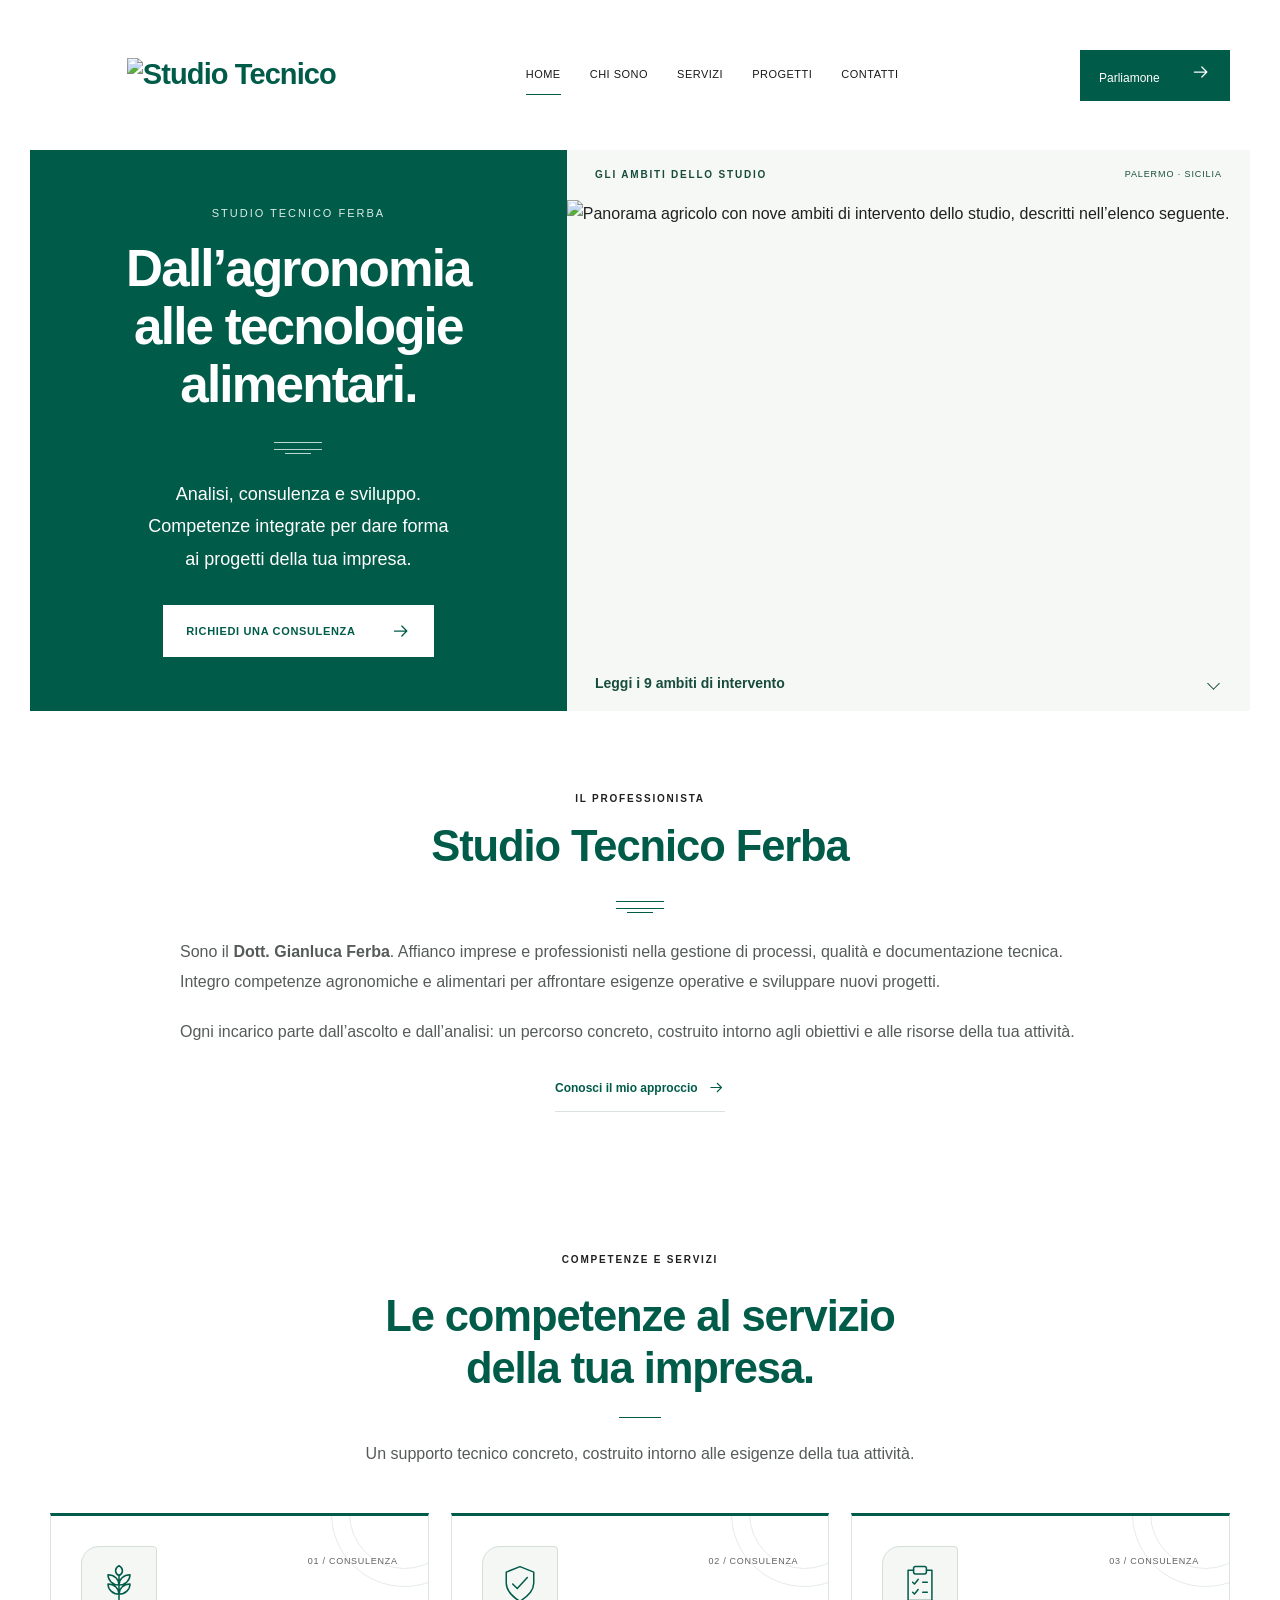
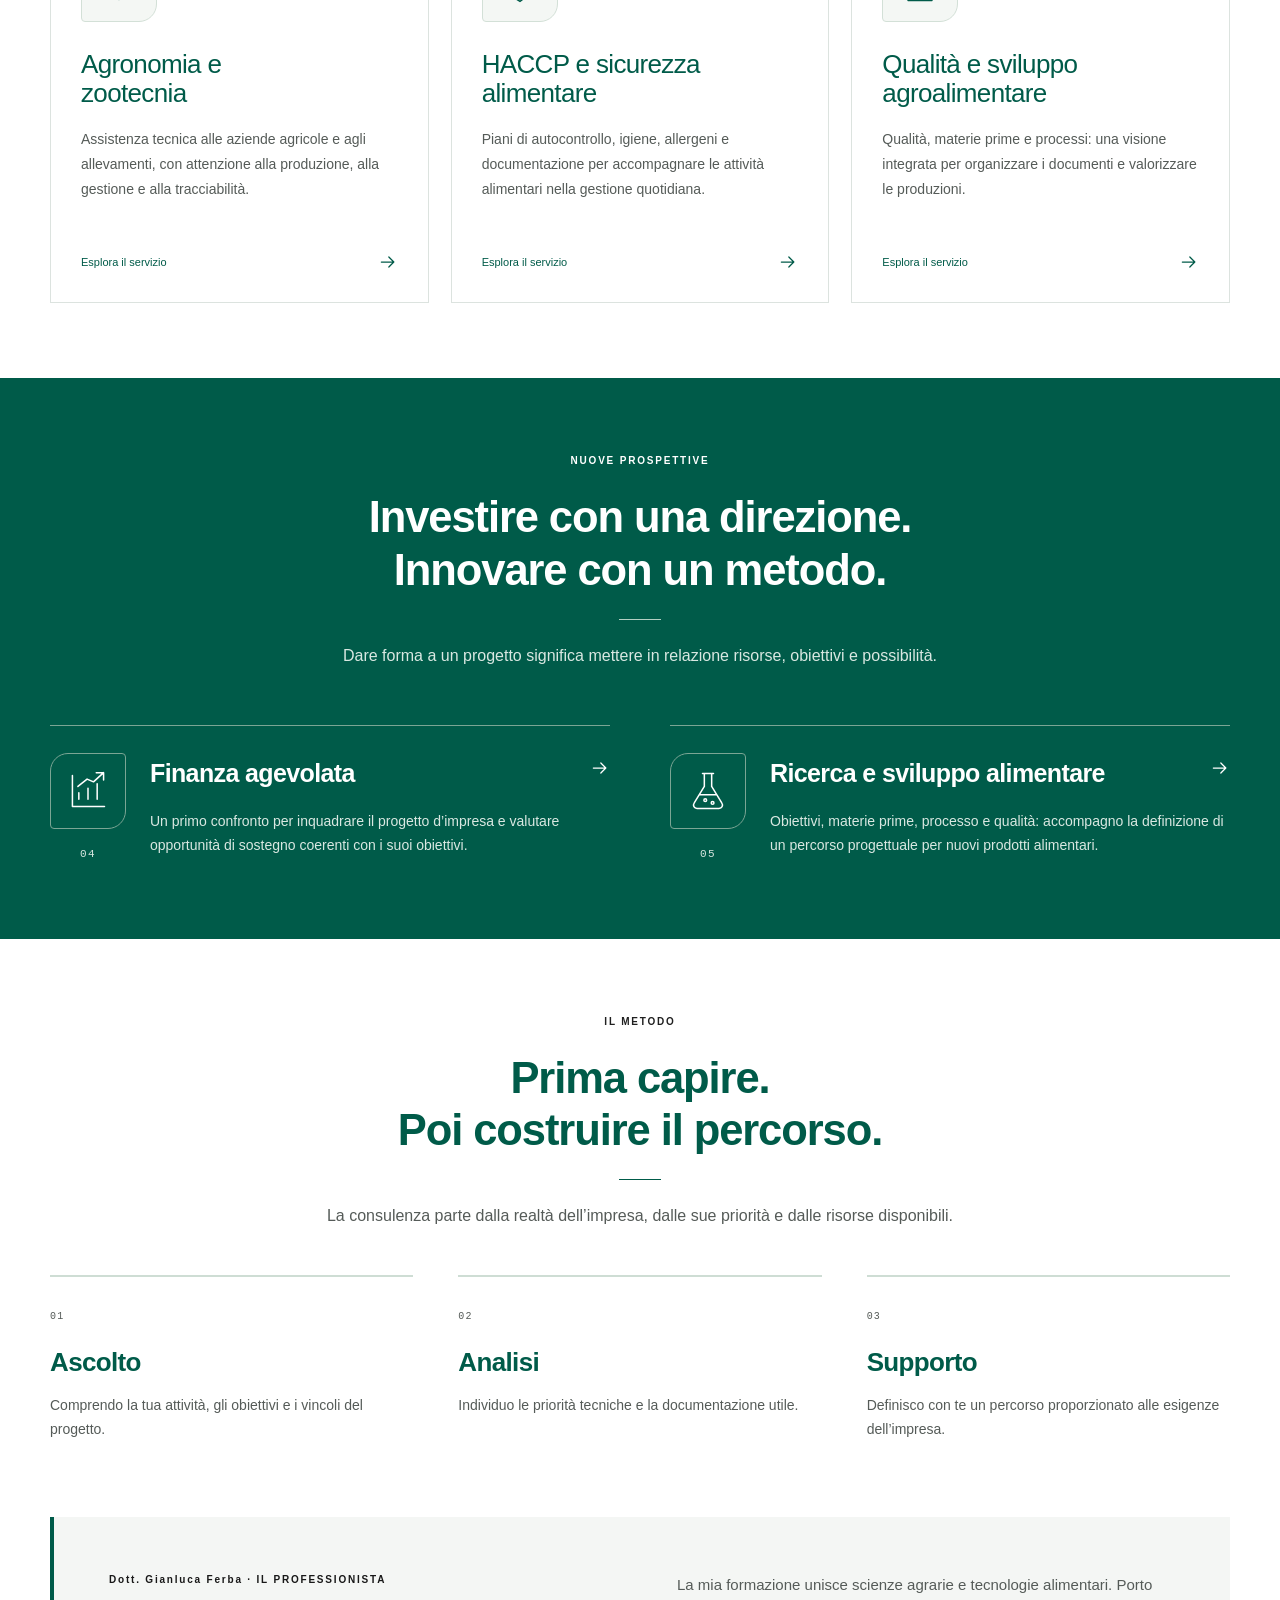
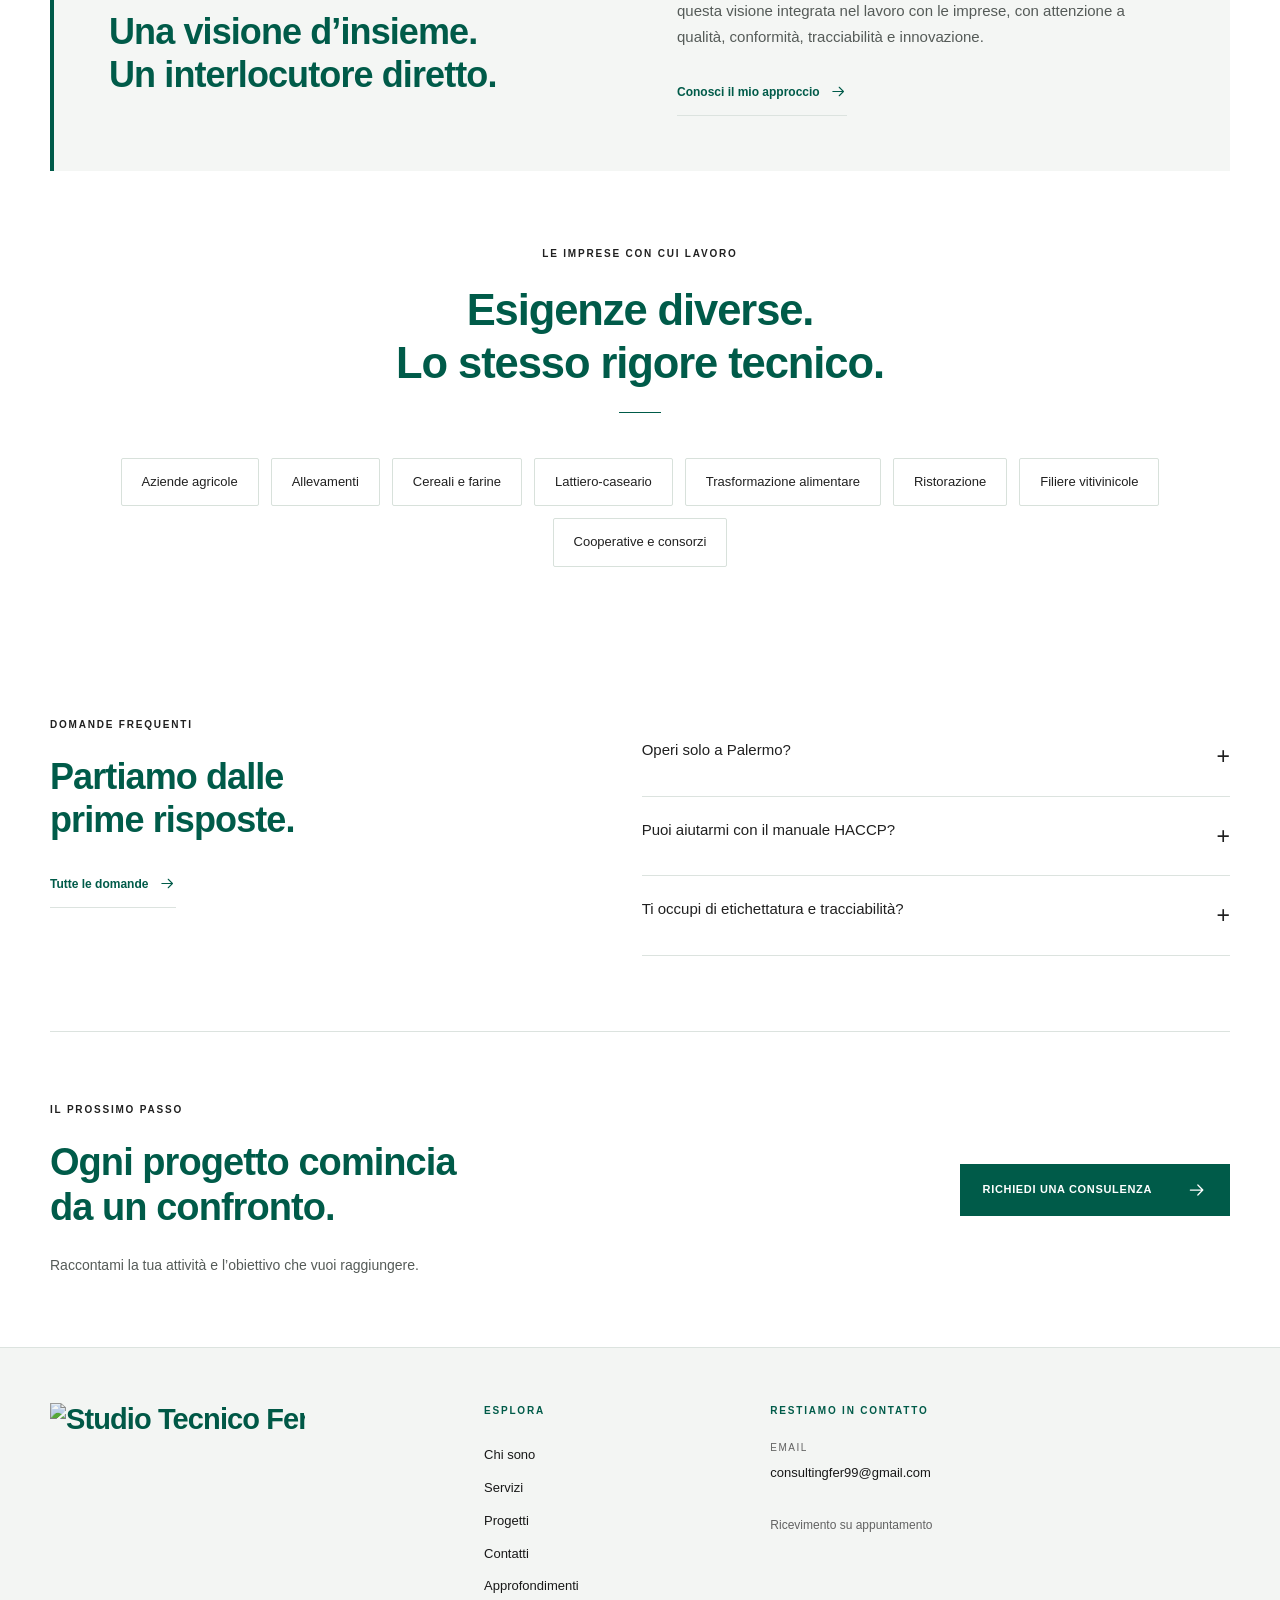
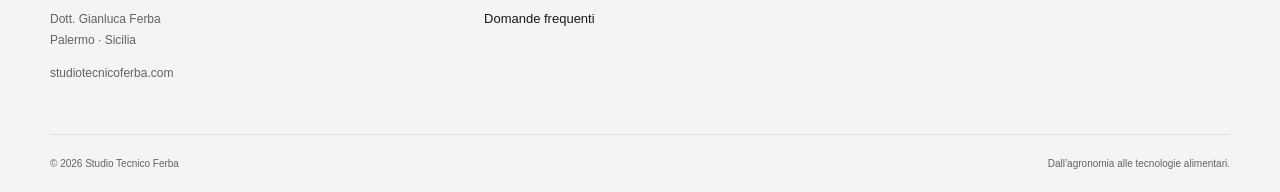
==== index.html @ 213008c6 "Publish static site for Studio Tecnico Ferba" ====
<!doctype html><html lang="it"><head><meta charset="utf-8"><meta name="viewport" content="width=device-width,initial-scale=1"><title>Agronomia e tecnologie alimentari a Palermo | Studio Tecnico Ferba</title><meta name="description" content="Studio Tecnico Ferba a Palermo: dall’agronomia alle tecnologie alimentari. Consulenza tecnica, HACCP, qualità, finanza agevolata e sviluppo di prodotto con il Dott. Gianluca Ferba."><meta name="robots" content="index,follow"><meta name="theme-color" content="#005b49"><link rel="icon" href="media/ferba-icon.png" type="image/png"><link rel="stylesheet" href="style.css"></head><body><a class="skip" href="#contenuto">Vai al contenuto</a><header><div class="header wrap"><a class="brand official-header" href="./" aria-label="Studio Tecnico Ferba — Home"><img class="brand-symbol" src="media/ferba-simbolo.webp" alt=""><img class="brand-name" src="media/ferba-nome.webp" alt="Studio Tecnico Ferba"></a><nav aria-label="Navigazione principale"><a href="./" aria-current="page">Home</a><a href="chi-sono/">Chi sono</a><a href="servizi/">Servizi</a><a href="progetti/">Progetti</a><a href="contatti/">Contatti</a></nav><a class="header-cta" href="contatti/">Parliamone <span aria-hidden="true"><svg class="arrow-icon" viewBox="0 0 24 24" fill="none" stroke="currentColor" stroke-width="1.5" stroke-linecap="round" stroke-linejoin="round" aria-hidden="true" focusable="false"><path d="M4 12h15m-6-6 6 6-6 6"/></svg></span></a><details class="mobile"><summary>Menu</summary><nav aria-label="Navigazione mobile"><a href="./" aria-current="page">Home</a><a href="chi-sono/">Chi sono</a><a href="servizi/">Servizi</a><a href="progetti/">Progetti</a><a href="contatti/">Contatti</a><a href="faq/">FAQ</a></nav></details></div></header><main id="contenuto"><section class="hero-studio"><div class="hero-message"><span class="eyebrow">STUDIO TECNICO FERBA</span><h1>Dall’agronomia<br>alle tecnologie<br>alimentari.</h1><span class="rule-mark" aria-hidden="true"></span><p>Analisi, consulenza e sviluppo.<br>Competenze integrate per dare forma<br>ai progetti della tua impresa.</p><a class="button" href="contatti/">Richiedi una consulenza <span aria-hidden="true"><svg class="arrow-icon" viewBox="0 0 24 24" fill="none" stroke="currentColor" stroke-width="1.5" stroke-linecap="round" stroke-linejoin="round" aria-hidden="true" focusable="false"><path d="M4 12h15m-6-6 6 6-6 6"/></svg></span></a></div><figure class="ambiti-figure"><div class="ambiti-head"><span class="eyebrow">GLI AMBITI DELLO STUDIO</span><span>PALERMO · SICILIA</span></div><img src="media/ambiti-studio-ferba.webp" srcset="media/ambiti-studio-ferba-780.webp 780w, media/ambiti-studio-ferba.webp 1536w" sizes="(max-width: 760px) 100vw, (max-width: 1500px) 56vw, 806px" width="1536" height="1024" fetchpriority="high" alt="Panorama agricolo con nove ambiti di intervento dello studio, descritti nell’elenco seguente."><figcaption><details><summary>Leggi i 9 ambiti di intervento</summary><ul><li>Consulenza agronomica</li><li>Progettazione</li><li>Finanza agevolata e bandi</li><li>Ricerca e sviluppo di prodotti alimentari</li><li>Analisi del suolo</li><li>Irrigazione</li><li>Fertilizzazione</li><li>Difesa fitosanitaria</li><li>Agricoltura di precisione e monitoraggio digitale</li></ul></details></figcaption></figure></section><section class="studio-intro wrap"><span class="eyebrow">IL PROFESSIONISTA</span><h2>Studio Tecnico Ferba</h2><span class="rule-mark" aria-hidden="true"></span><p>Sono il <strong>Dott. Gianluca Ferba</strong>. Affianco imprese e professionisti nella gestione di processi, qualità e documentazione tecnica. Integro competenze agronomiche e alimentari per affrontare esigenze operative e sviluppare nuovi progetti.</p><p>Ogni incarico parte dall’ascolto e dall’analisi: un percorso concreto, costruito intorno agli obiettivi e alle risorse della tua attività.</p><a class="text-link" href="chi-sono/">Conosci il mio approccio <span aria-hidden="true"><svg class="arrow-icon" viewBox="0 0 24 24" fill="none" stroke="currentColor" stroke-width="1.5" stroke-linecap="round" stroke-linejoin="round" aria-hidden="true" focusable="false"><path d="M4 12h15m-6-6 6 6-6 6"/></svg></span></a></section><section class="section wrap"><div class="section-head"><div><span class="eyebrow">COMPETENZE E SERVIZI</span><h2>Le competenze al servizio<br>della tua impresa.</h2></div><p>Un supporto tecnico concreto, costruito intorno alle esigenze della tua attività.</p></div><div class="cards"><a class="service" href="servizi/agronomia-zootecnia/"><div class="card-top"><span class="card-icon" aria-hidden="true"><svg viewBox="0 0 48 48" fill="none" stroke="currentColor" stroke-width="1.65" stroke-linecap="round" stroke-linejoin="round" focusable="false"><path d="M24 41V14M24 15c-5-3-5-8 0-11 5 3 5 8 0 11ZM24 25c-7 0-12-5-12-11 7 0 12 5 12 11ZM24 35c-7 0-12-5-12-11 7 0 12 5 12 11ZM24 25c7 0 12-5 12-11-7 0-12 5-12 11ZM24 35c7 0 12-5 12-11-7 0-12 5-12 11"/></svg></span><span class="number">01 / CONSULENZA</span></div><h3>Agronomia e zootecnia</h3><p>Assistenza tecnica alle aziende agricole e agli allevamenti, con attenzione alla produzione, alla gestione e alla tracciabilità.</p><span class="more">Esplora il servizio <b aria-hidden="true"><svg class="arrow-icon" viewBox="0 0 24 24" fill="none" stroke="currentColor" stroke-width="1.5" stroke-linecap="round" stroke-linejoin="round" aria-hidden="true" focusable="false"><path d="M4 12h15m-6-6 6 6-6 6"/></svg></b></span></a><a class="service" href="servizi/haccp-sicurezza-alimentare/"><div class="card-top"><span class="card-icon" aria-hidden="true"><svg viewBox="0 0 48 48" fill="none" stroke="currentColor" stroke-width="1.65" stroke-linecap="round" stroke-linejoin="round" focusable="false"><path d="M24 5 39 11v12c0 9-7 15-15 20C16 38 9 32 9 23V11L24 5Z"/><path d="m16 24 5 5 11-12"/></svg></span><span class="number">02 / CONSULENZA</span></div><h3>HACCP e sicurezza alimentare</h3><p>Piani di autocontrollo, igiene, allergeni e documentazione per accompagnare le attività alimentari nella gestione quotidiana.</p><span class="more">Esplora il servizio <b aria-hidden="true"><svg class="arrow-icon" viewBox="0 0 24 24" fill="none" stroke="currentColor" stroke-width="1.5" stroke-linecap="round" stroke-linejoin="round" aria-hidden="true" focusable="false"><path d="M4 12h15m-6-6 6 6-6 6"/></svg></b></span></a><a class="service" href="servizi/qualita-sviluppo-agroalimentare/"><div class="card-top"><span class="card-icon" aria-hidden="true"><svg viewBox="0 0 48 48" fill="none" stroke="currentColor" stroke-width="1.65" stroke-linecap="round" stroke-linejoin="round" focusable="false"><path d="M17 9h-6v33h26V9h-6"/><rect x="17" y="5" width="14" height="8" rx="2"/><path d="m16 22 2 2 4-5m5 3h5m-16 11 2 2 4-5m5 3h5"/></svg></span><span class="number">03 / CONSULENZA</span></div><h3>Qualità e sviluppo agroalimentare</h3><p>Qualità, materie prime e processi: una visione integrata per organizzare i documenti e valorizzare le produzioni.</p><span class="more">Esplora il servizio <b aria-hidden="true"><svg class="arrow-icon" viewBox="0 0 24 24" fill="none" stroke="currentColor" stroke-width="1.5" stroke-linecap="round" stroke-linejoin="round" aria-hidden="true" focusable="false"><path d="M4 12h15m-6-6 6 6-6 6"/></svg></b></span></a></div></section><section class="innovation"><div class="wrap"><div class="section-head"><div><span class="eyebrow">NUOVE PROSPETTIVE</span><h2>Investire con una direzione.<br>Innovare con un metodo.</h2></div><p>Dare forma a un progetto significa mettere in relazione risorse, obiettivi e possibilità.</p></div><div class="specialties"><a href="servizi/finanza-agevolata/"><div class="specialty-symbol"><span class="card-icon" aria-hidden="true"><svg viewBox="0 0 48 48" fill="none" stroke="currentColor" stroke-width="1.65" stroke-linecap="round" stroke-linejoin="round" focusable="false"><path d="M7 7v34h35M14 33v-7m10 7V21m10 12V16M13 19l10-8 7 3L41 4m-8 0h8v8"/></svg></span><span class="number">04</span></div><div><h3>Finanza agevolata <span aria-hidden="true"><svg class="arrow-icon" viewBox="0 0 24 24" fill="none" stroke="currentColor" stroke-width="1.5" stroke-linecap="round" stroke-linejoin="round" aria-hidden="true" focusable="false"><path d="M4 12h15m-6-6 6 6-6 6"/></svg></span></h3><p>Un primo confronto per inquadrare il progetto d’impresa e valutare opportunità di sostegno coerenti con i suoi obiettivi.</p></div></a><a href="servizi/ricerca-sviluppo-prodotti-alimentari/"><div class="specialty-symbol"><span class="card-icon" aria-hidden="true"><svg viewBox="0 0 48 48" fill="none" stroke="currentColor" stroke-width="1.65" stroke-linecap="round" stroke-linejoin="round" focusable="false"><path d="M18 5h12M20 5v14L9 37c-2 3 0 6 3 6h24c3 0 5-3 3-6L28 19V5M15 28h18"/><circle cx="21" cy="34" r="1.5"/><circle cx="29" cy="37" r="1.5"/></svg></span><span class="number">05</span></div><div><h3>Ricerca e sviluppo alimentare <span aria-hidden="true"><svg class="arrow-icon" viewBox="0 0 24 24" fill="none" stroke="currentColor" stroke-width="1.5" stroke-linecap="round" stroke-linejoin="round" aria-hidden="true" focusable="false"><path d="M4 12h15m-6-6 6 6-6 6"/></svg></span></h3><p>Obiettivi, materie prime, processo e qualità: accompagno la definizione di un percorso progettuale per nuovi prodotti alimentari.</p></div></a></div></div></section><section class="section wrap"><div class="section-head"><div><span class="eyebrow">IL METODO</span><h2>Prima capire.<br>Poi costruire il percorso.</h2></div><p>La consulenza parte dalla realtà dell’impresa, dalle sue priorità e dalle risorse disponibili.</p></div><div class="steps"><div><span class="number">01</span><h3>Ascolto</h3><p>Comprendo la tua attività, gli obiettivi e i vincoli del progetto.</p></div><div><span class="number">02</span><h3>Analisi</h3><p>Individuo le priorità tecniche e la documentazione utile.</p></div><div><span class="number">03</span><h3>Supporto</h3><p>Definisco con te un percorso proporzionato alle esigenze dell’impresa.</p></div></div></section><section class="profile wrap"><div><span class="eyebrow">Dott. Gianluca Ferba · IL PROFESSIONISTA</span><h2>Una visione d’insieme.<br>Un interlocutore diretto.</h2></div><div><p>La mia formazione unisce scienze agrarie e tecnologie alimentari. Porto questa visione integrata nel lavoro con le imprese, con attenzione a qualità, conformità, tracciabilità e innovazione.</p><a class="text-link" href="chi-sono/">Conosci il mio approccio <svg class="arrow-icon" viewBox="0 0 24 24" fill="none" stroke="currentColor" stroke-width="1.5" stroke-linecap="round" stroke-linejoin="round" aria-hidden="true" focusable="false"><path d="M4 12h15m-6-6 6 6-6 6"/></svg></a></div></section><section class="section wrap"><div class="section-head"><div><span class="eyebrow">LE IMPRESE CON CUI LAVORO</span><h2>Esigenze diverse.<br>Lo stesso rigore tecnico.</h2></div></div><div class="sectors"><span>Aziende agricole</span><span>Allevamenti</span><span>Cereali e farine</span><span>Lattiero-caseario</span><span>Trasformazione alimentare</span><span>Ristorazione</span><span>Filiere vitivinicole</span><span>Cooperative e consorzi</span></div></section><section class="section wrap questions"><div><span class="eyebrow">DOMANDE FREQUENTI</span><h2>Partiamo dalle<br>prime risposte.</h2><a class="text-link" href="faq/">Tutte le domande <svg class="arrow-icon" viewBox="0 0 24 24" fill="none" stroke="currentColor" stroke-width="1.5" stroke-linecap="round" stroke-linejoin="round" aria-hidden="true" focusable="false"><path d="M4 12h15m-6-6 6 6-6 6"/></svg></a></div><div class="faq"><details><summary>Operi solo a Palermo?<span aria-hidden="true">+</span></summary><p>Lavoro prevalentemente a Palermo e in Sicilia. Ulteriori aree e modalità di collaborazione si valutano su richiesta.</p></details><details><summary>Puoi aiutarmi con il manuale HACCP?<span aria-hidden="true">+</span></summary><p>Offro supporto per autocontrollo alimentare, procedure e documentazione, in relazione alla tipologia di attività e ai requisiti applicabili.</p></details><details><summary>Ti occupi di etichettatura e tracciabilità?<span aria-hidden="true">+</span></summary><p>Sì. Informazioni al consumatore, allergeni, etichette e tracciabilità rientrano nelle aree di consulenza. Gli adempimenti specifici si valutano caso per caso.</p></details></div></section><section class="cta wrap"><div><span class="eyebrow">IL PROSSIMO PASSO</span><h2>Ogni progetto comincia<br>da un confronto.</h2><p>Raccontami la tua attività e l’obiettivo che vuoi raggiungere.</p></div><a class="button" href="contatti/">Richiedi una consulenza <span aria-hidden="true"><svg class="arrow-icon" viewBox="0 0 24 24" fill="none" stroke="currentColor" stroke-width="1.5" stroke-linecap="round" stroke-linejoin="round" aria-hidden="true" focusable="false"><path d="M4 12h15m-6-6 6 6-6 6"/></svg></span></a></section></main><footer><div class="wrap foot"><div><a class="brand official-footer" href="./" aria-label="Studio Tecnico Ferba — Home"><img src="media/ferba-logo.webp" width="720" height="509" alt="Studio Tecnico Ferba, studio agroalimentare. Agronomia, tecnologie alimentari e consulenza." loading="lazy"></a><p>Dott. Gianluca Ferba<br>Palermo · Sicilia</p><p class="site-domain">studiotecnicoferba.com</p></div><div><span class="eyebrow">ESPLORA</span><a class="" href="chi-sono/">Chi sono</a><a class="" href="servizi/">Servizi</a><a class="" href="progetti/">Progetti</a><a class="" href="contatti/">Contatti</a><a class="" href="approfondimenti/">Approfondimenti</a><a class="" href="faq/">Domande frequenti</a></div><div><span class="eyebrow">RESTIAMO IN CONTATTO</span><span class="contact-label">EMAIL</span><a class="" href="mailto:consultingfer99@gmail.com">consultingfer99@gmail.com</a><p>Ricevimento su appuntamento</p></div></div><div class="wrap foot-bottom">© 2026 Studio Tecnico Ferba<span>Dall’agronomia alle tecnologie alimentari.</span></div></footer></body></html>
---- style.css ----
:root{--green:#181818;--ink:#181818;--paper:#ffffff;--gold:#181818;--line:#e4e4e4;--muted:#626262}*{box-sizing:border-box}body{margin:0;background:var(--paper);color:var(--ink);font-family:Arial,Helvetica,sans-serif;font-size:16px;line-height:1.65}a{color:inherit;text-decoration:none}a,summary{ -webkit-tap-highlight-color:transparent}a:focus-visible,summary:focus-visible{outline:3px solid var(--gold);outline-offset:6px}h1,h2,h3,p{margin:0}p{color:var(--muted)}p+p{margin-top:20px}h1,h2,h3{font-weight:500;line-height:1.12;letter-spacing:-.045em}h2{font-size:clamp(30px,3.5vw,46px)}h3{font-size:26px;letter-spacing:-.03em}.wrap{width:min(1180px,calc(100% - 96px));margin-inline:auto}.eyebrow{font-size:10px;font-weight:700;letter-spacing:.15em;display:block;line-height:1.6}.eyebrow+h2{margin-top:22px}header{border-bottom:1px solid var(--line)}.header{height:105px;display:flex;align-items:center;justify-content:space-between;gap:20px}.brand{font-size:29px;font-weight:600;letter-spacing:-1.2px;line-height:1.15;white-space:nowrap}.brand span{display:block;font-size:7px;letter-spacing:1.4px;margin-top:9px;font-weight:500}.header nav{display:flex;gap:25px;font-size:12px}.header nav a{padding:10px 0}.header nav a[aria-current]{border-bottom:1px solid var(--green)}.header-cta{font-size:12px;background:var(--green);color:white;padding:12px 21px}.header-cta span{margin-left:28px}.mobile{display:none}.hero{padding-top:60px}.dot{display:inline-block;width:6px;height:6px;background:var(--gold);border-radius:50%;margin-right:7px}.hero h1{font-size:clamp(90px,11.5vw,164px);letter-spacing:-.075em;line-height:.94;margin:35px 0 43px;color:var(--green);font-weight:500}.hero h1 em{font-family:Georgia,serif;font-weight:400;letter-spacing:-.065em}.hero-bottom{display:grid;grid-template-columns:1fr 1fr;gap:80px;align-items:start}.hero-bottom h2{font-size:27px;line-height:1.35;letter-spacing:-.025em}.hero-bottom p{font-size:15px;max-width:480px}.button{display:inline-flex;align-items:center;gap:35px;padding:16px 23px;background:var(--green);color:#fff;font-size:12px;font-weight:600;line-height:1.5}.button:hover,.header-cta:hover{background:#181818}.button span{font-size:18px}.hero-bottom .button{margin-top:25px}.text-link{display:inline-block;font-size:12px;font-weight:600;padding:12px 0;border-bottom:1px solid var(--line)}.hero-bottom .text-link{margin-left:24px}.hero-index{display:flex;gap:40px;border-top:1px solid var(--line);border-bottom:1px solid var(--line);padding:20px 0;margin-top:54px;font-size:9px;font-weight:600;letter-spacing:.13em}.index-end{margin-left:auto;color:var(--muted)}.section{padding-block:90px}.section-head{display:flex;justify-content:space-between;align-items:end;gap:60px;margin-bottom:40px}.section-head>p{max-width:300px;font-size:14px}.cards{display:grid;grid-template-columns:repeat(3,1fr);gap:18px}.service{border:1px solid var(--line);padding:30px;display:flex;flex-direction:column;min-height:340px;transition:background .2s,border-color .2s}.service:hover{background:#ffffff;border-color:var(--green)}.number{font-size:10px;letter-spacing:.12em;color:var(--muted)}.service h3{margin:30px 0 18px;max-width:240px}.service p{font-size:13px;line-height:1.8}.more{font-size:11px;margin-top:auto;padding-top:30px;display:flex;justify-content:space-between;align-items:center}.more b{font-size:23px;font-weight:400}.innovation{background:var(--green);color:var(--paper);padding:80px 0}.innovation p,.innovation .number{color:#dddddd}.innovation .eyebrow{color:#181818}.specialties{display:grid;grid-template-columns:1fr 1fr;gap:60px;margin-top:55px}.specialties>a{display:flex;gap:28px;border-top:1px solid #181818;padding-top:27px}.specialties h3{font-size:25px;line-height:1.25;margin-bottom:20px}.specialties h3 span{float:right;margin-left:20px}.specialties p{font-size:14px}.steps{display:grid;grid-template-columns:repeat(3,1fr);gap:45px}.steps>div{border-top:1px solid var(--line);padding-top:23px}.steps h3{margin:20px 0 15px}.steps p{font-size:14px}.profile{background:#ffffff;display:grid;grid-template-columns:1fr 1fr;gap:70px;padding:55px}.profile p{font-size:15px}.profile .text-link{margin-top:20px;border-color:#e4e4e4}.sectors{display:flex;flex-wrap:wrap;gap:12px}.sectors span{border:1px solid var(--line);border-radius:2px;padding:12px 20px;font-size:13px}.questions{display:grid;grid-template-columns:1fr 1.15fr;gap:80px;padding-top:0}.questions .text-link{margin-top:20px}.faq details{border-bottom:1px solid var(--line)}.faq summary{font-size:15px;cursor:pointer;list-style:none;padding:22px 0;display:flex;justify-content:space-between;gap:20px;line-height:1.5}.faq summary::-webkit-details-marker{display:none}.faq summary span{font-size:23px;font-weight:400}.faq details[open] summary span{transform:rotate(45deg)}.faq details p{padding:0 32px 22px 0;font-size:14px}.cta{border-top:1px solid var(--line);padding-block:70px;display:flex;justify-content:space-between;align-items:center;gap:40px}.cta p{margin-top:22px;font-size:14px}.cta .button{flex-shrink:0}footer{background:#181818;color:var(--paper);padding-top:55px}.foot{display:grid;grid-template-columns:1.4fr 1fr 1fr;gap:40px;padding-bottom:50px}.foot>div>a:not(.brand){display:block;font-size:13px;padding:5px 0}.foot .eyebrow{margin-bottom:20px;color:#dddddd}.foot p{font-size:12px;margin-top:25px;color:#dddddd}.foot-bottom{border-top:1px solid #181818;display:flex;justify-content:space-between;padding-block:20px;font-size:10px;color:#dddddd}.breadcrumb{font-size:11px;color:var(--muted);margin-bottom:40px}.breadcrumb a{text-decoration:underline}.intro{padding-top:30px;padding-bottom:65px;border-bottom:1px solid var(--line)}.intro h1{font-size:clamp(45px,6vw,80px);max-width:950px;color:var(--green);margin:24px 0}.intro>p{max-width:700px;font-size:18px}.compact{padding-top:60px}.detail{display:grid;grid-template-columns:1fr 1fr;gap:95px}.detail h2{margin-bottom:25px}.detail h3{margin-top:35px;margin-bottom:14px}.detail p{font-size:16px}.scope>div{display:flex;gap:24px;padding:23px 0;border-bottom:1px solid var(--line)}.scope>div span{font-size:11px;color:var(--muted);padding-top:5px}.scope>.eyebrow{margin-bottom:15px}.related{border-top:1px solid var(--line);padding-block:35px;display:flex;flex-wrap:wrap;gap:20px;align-items:center}.related h3{font-size:20px;margin-right:20px}.related a{font-size:12px;text-decoration:underline}.faq-page{max-width:850px;padding-block:55px 90px}.contact-grid{display:grid;grid-template-columns:1fr 1fr;gap:24px;margin-top:50px}.contact-card{background:var(--green);color:var(--paper);padding:38px}.contact-card:nth-child(2){background:#ffffff;color:var(--green)}.contact-card h2{font-size:27px;margin:35px 0 25px}.contact-card h2 span{float:right}.contact-card p{color:inherit;font-size:18px;overflow-wrap:anywhere}.editorial-note{padding:40px;background:#ffffff;max-width:800px}.editorial-note p{margin:25px 0}.skip{position:absolute;left:15px;top:-100px;background:white;padding:12px;z-index:10}.skip:focus{top:10px}@media(min-width:1500px){.hero{padding-top:80px}}@media(max-width:1050px){.header nav{gap:15px}.brand{font-size:25px}.brand span{font-size:6px}.header-cta{display:none}.hero-bottom{gap:35px}.hero-bottom .text-link{margin-left:0;display:table}.service{padding:24px}.wrap{width:calc(100% - 64px)}}@media(max-width:720px){.wrap{width:calc(100% - 40px)}.header{height:85px}.header>nav{display:none}.mobile{display:block;font-size:13px}.mobile summary{padding:12px;cursor:pointer}.mobile nav{position:absolute;top:76px;left:0;right:0;padding:25px;background:var(--paper);border-bottom:1px solid var(--line);z-index:5;flex-direction:column;gap:8px}.hero{padding-top:40px}.hero h1{font-size:clamp(76px,16vw,115px);margin:30px 0}.hero-bottom{grid-template-columns:1fr;gap:24px}.hero-bottom h2{font-size:24px}.hero-bottom p{font-size:15px}.hero-bottom .text-link{display:inline-block;margin-left:18px}.hero-index{gap:18px;font-size:8px;letter-spacing:.06em;margin-top:35px}.index-end{display:none}.section{padding-block:55px}.section-head{display:block;margin-bottom:30px}.section-head>p{margin-top:22px;max-width:100%}.cards,.specialties,.steps,.profile,.questions,.detail,.contact-grid{grid-template-columns:1fr}.cards{gap:15px}.service{min-height:285px;padding:25px}.service h3{max-width:none;margin-top:20px}.innovation{padding-block:55px}.specialties{gap:35px;margin-top:35px}.steps{gap:28px}.profile{gap:25px;padding:30px}.questions{gap:25px;padding-top:10px}.cta{padding-block:50px;display:block}.cta .button{margin-top:28px}.foot{grid-template-columns:1fr 1fr;gap:35px}.foot>div:first-child{grid-column:1/-1}.foot>div:last-child{overflow-wrap:anywhere}.intro h1{font-size:48px}.intro>p{font-size:16px}.intro{padding-bottom:40px}.breadcrumb{margin-bottom:28px;font-size:10px}.detail{gap:32px}.contact-card{padding:28px}.contact-card h2{font-size:24px}.contact-card p{font-size:16px}.related{padding-block:30px}.related h3{width:100%}.editorial-note{padding:28px}.faq-page{padding-block:30px 50px}}@media(prefers-reduced-motion:reduce){*{transition:none!important}}

/* Studio Tecnico Ferba — technical editorial identity */
.brand{font-size:26px;letter-spacing:-1px}.brand span{font-size:8px;letter-spacing:1.25px}.header nav{gap:22px}.hero{position:relative;background-image:linear-gradient(to right,rgba(0,0,0,.025) 1px,transparent 1px);background-size:calc(100% / 12) 100%}.hero h1{font-size:clamp(65px,7.8vw,104px);line-height:1.02;letter-spacing:-.06em;margin:32px 0 38px;font-weight:500}.hero h1 em{font-family:inherit;font-style:normal;font-weight:400;letter-spacing:inherit;color:#626262}.hero-bottom{padding-top:25px;border-top:1px solid var(--line)}.hero-bottom h2{font-size:25px}.hero-index{gap:28px;background:var(--paper)}.service{background:#fff;border-top:2px solid #181818}.service .number{font-family:monospace;color:#626262}.number{font-family:monospace}.dot{border-radius:0;background:#181818}.foot{grid-template-columns:1.2fr .75fr 1.4fr}.foot>div{min-width:0}.foot>div>a:not(.brand){overflow-wrap:anywhere}.foot .site-domain{margin-top:12px}.contact-label{display:block;font-size:10px;letter-spacing:.15em;color:#dddddd;margin-top:12px}.foot-bottom span{margin-left:20px;text-align:right}.contact-card p{font-size:17px;overflow-wrap:anywhere}.contact-card .eyebrow{letter-spacing:.1em}.intro h1{font-weight:500}.intro{background-image:linear-gradient(to right,rgba(0,0,0,.02) 1px,transparent 1px);background-size:calc(100% / 12) 100%}
@media(max-width:1050px){.brand{font-size:24px}.brand span{font-size:7px}.hero-index{gap:20px;letter-spacing:.06em}.hero-index .index-end{display:none}.foot{grid-template-columns:1fr 1fr}.foot>div:last-child{grid-column:1/-1}}
@media(max-width:720px){.brand{font-size:22px}.brand span{font-size:6.5px;letter-spacing:1px}.hero h1{font-size:clamp(38px,8.7vw,62px);line-height:1.08;letter-spacing:-.055em}.hero-bottom{padding-top:23px}.hero-bottom h2{font-size:23px}.hero-index{display:grid;grid-template-columns:1fr;gap:9px;font-size:9px;padding-block:17px}.hero-bottom .text-link{margin-left:0;display:table}.foot{grid-template-columns:1fr}.foot>div:first-child,.foot>div:last-child{grid-column:auto}.foot-bottom{gap:16px;font-size:9px}.foot-bottom span{max-width:155px}.contact-card p{font-size:16px}.hero{padding-top:32px}}

.contact-grid{grid-template-columns:1fr}.contact-grid .contact-card{max-width:760px;width:100%}

/* Service pictograms and geometric card framing */
.card-top{display:flex;align-items:flex-start;justify-content:space-between;gap:18px;position:relative;z-index:1}.card-top .number{font-size:9px;margin-top:8px;letter-spacing:.09em}.card-icon{display:inline-flex;align-items:center;justify-content:center;width:76px;height:76px;flex:0 0 76px;background:#ffffff;border:1px solid #e4e4e4;color:#181818;border-radius:18px 4px 18px 4px}.card-icon svg{width:44px;height:44px;display:block}.service{position:relative;overflow:hidden;min-height:390px}.service::before{content:"";position:absolute;width:145px;height:145px;border:1px solid #e4e4e4;border-radius:50%;top:-76px;right:-50px;pointer-events:none}.service::after{content:"";position:absolute;width:109px;height:109px;border:1px solid #ffffff;border-radius:50%;top:-58px;right:-32px;pointer-events:none}.service h3{margin-top:28px}.service:hover .card-icon{background:#ffffff;border-color:#e4e4e4}.specialties>a{position:relative;gap:24px}.specialty-symbol{display:flex;flex-direction:column;gap:16px;align-items:center}.specialties .card-icon{background:#181818;border-color:#181818;color:#dddddd}.specialties h3{margin-top:5px}.specialties .number{font-size:11px;color:#dddddd}.contact-card{position:relative;overflow:hidden}.contact-card>.card-icon{float:right;margin-left:20px;margin-bottom:16px;background:#181818;border-color:#181818;color:#dddddd}.contact-card .eyebrow{padding-top:10px}.contact-card h2{clear:both;padding-top:10px}.contact-card::after{content:"";position:absolute;width:220px;height:220px;border:1px solid #181818;border-radius:50%;right:-123px;bottom:-140px;pointer-events:none}
@media(max-width:720px){.service{min-height:340px}.card-icon{width:64px;height:64px;flex-basis:64px;border-radius:15px 4px 15px 4px}.card-icon svg{width:38px;height:38px}.specialties>a{gap:18px}.specialties h3{font-size:23px}.card-top .number{margin-top:6px}.contact-card>.card-icon{width:56px;height:56px;flex-basis:56px;margin-left:12px}.contact-card .eyebrow{font-size:9px;letter-spacing:.06em}}

/* Monochrome identity: white surfaces, restrained black details */
:root{--green:#181818;--ink:#181818;--paper:#ffffff;--gold:#181818;--line:#e4e4e4;--muted:#626262}
body,header,.hero,.intro,.profile,.editorial-note,.innovation,footer{background:#fff;color:#181818}.hero,.intro{background-image:none}.hero h1,.hero h1 em{color:#181818}.innovation{border-block:1px solid var(--line)}.innovation p,.innovation .number{color:var(--muted)}.innovation .eyebrow{color:#181818}.specialties>a{border-color:var(--line)}.specialties .card-icon,.card-icon,.contact-card>.card-icon{background:#fff;color:#181818;border-color:#d5d5d5}.specialties .number{color:var(--muted)}.service{border:1px solid #dedede;border-top:2px solid #181818}.service:hover{background:#fafafa;border-color:#bcbcbc}.service:hover .card-icon{background:#f6f6f6;border-color:#181818}.service .number{color:#626262}.service::before,.service::after{border-color:#ededed}.profile{border:1px solid var(--line)}.profile .text-link{border-color:var(--line)}.contact-card,.contact-card:nth-child(2){background:#fff;color:#181818;border:1px solid #dedede}.contact-card::after{border-color:#e8e8e8}.contact-card:hover{border-color:#181818}.foot .eyebrow,.foot p,.contact-label,.foot-bottom{color:#626262}.foot-bottom{border-color:var(--line)}footer{border-top:1px solid var(--line)}.button,.header-cta{background:#181818;color:#fff}.button:hover,.header-cta:hover{background:#363636}.dot{background:#181818}.editorial-note{border:1px solid var(--line)}

/* Forest-green accents on a clean white professional layout */
:root{--green:#234a3b;--ink:#202823;--gold:#234a3b;--muted:#5d6660;--line:#dfe5e0}
.brand,.hero h1,.hero h1 em,.intro h1,.section h2,.profile h2,.cta h2,.innovation h2{color:var(--green)}
.button,.header-cta{background:var(--green);color:#fff}.button:hover,.header-cta:hover{background:#17382b}
.dot{background:var(--green)}.header nav a[aria-current]{border-color:var(--green)}
.card-icon,.specialties .card-icon,.contact-card>.card-icon{color:var(--green);background:#f3f7f4;border-color:#d6e1d8}
.service{border-top-color:var(--green)}.service:hover{background:#fbfdfb;border-color:#91aa99}.service:hover .card-icon{background:#e9f1eb;border-color:#91aa99}
.service h3,.specialties h3,.contact-card h2,.more,.text-link{color:var(--green)}
.service::before,.service::after,.contact-card::after{border-color:#e5ece6}
.innovation{background:#f5f8f5}.innovation .eyebrow{color:var(--green)}.specialties>a{border-color:#d5e0d7}
.profile{border-left:3px solid var(--green)}.contact-card:hover{border-color:var(--green)}
footer{border-top:2px solid var(--green)}.foot .eyebrow{color:var(--green)}

/* Institutional composition inspired by the selected reference */
:root{--green:#005b49;--ink:#202020;--muted:#555b58;--line:#dce3df}
body{font-family:"Trebuchet MS",Arial,sans-serif;color:var(--ink);background:#fff;line-height:1.75}h1,h2,h3{letter-spacing:-.025em;font-weight:600}h2{font-size:clamp(32px,3.4vw,46px);line-height:1.2}p{color:var(--muted)}header{border:0;background:#fff}.header{height:150px}.brand{font-size:29px;font-weight:700;letter-spacing:-.9px}.brand span{font-family:Arial,sans-serif;font-size:8px;letter-spacing:1.6px}.header nav{gap:29px;text-transform:uppercase;font-size:11px;letter-spacing:.045em}.header-cta{padding:12px 19px}.button{background:var(--green);text-transform:uppercase;letter-spacing:.06em;font-size:11px;padding:16px 23px}.button:hover,.header-cta:hover{background:#003e32}.eyebrow{font-size:10px;letter-spacing:.18em}.hero-studio{width:calc(100% - 60px);max-width:1440px;margin:0 auto;display:grid;grid-template-columns:1fr 1fr;min-height:610px}.hero-message{background:var(--green);color:#fff;text-align:center;padding:75px 35px;display:flex;flex-direction:column;align-items:center;justify-content:center}.hero-message h1{font-size:clamp(40px,4.2vw,62px);line-height:1.13;letter-spacing:-.035em;color:#fff;margin:18px 0 0}.hero-message .eyebrow{color:#dbece7;font-size:11px;font-weight:400}.rule-mark{display:block;width:48px;height:8px;border-top:1px solid currentColor;border-bottom:1px solid currentColor;position:relative;margin:28px auto;color:var(--green)}.rule-mark::after{content:"";position:absolute;width:26px;height:1px;background:currentColor;bottom:-5px;left:11px}.hero-message .rule-mark{color:#b9d9ce}.hero-message p{color:#fff;font-size:18px;line-height:1.8}.hero-message .button{background:#fff;color:var(--green);margin-top:30px}.hero-message .button:hover{background:#edf5f1}.hero-competence{background:#f2f5f2;position:relative;display:flex;flex-direction:column;align-items:center;justify-content:center;text-align:center;padding:64px 36px;overflow:hidden}.hero-caption{position:absolute;top:27px;left:30px;right:30px;display:flex;justify-content:space-between;gap:20px;font-size:9px;letter-spacing:.12em;color:#446359}.competence-title{font-size:31px;line-height:1.3;color:var(--green);font-weight:600;letter-spacing:-.02em}.competence-diagram{display:flex;align-items:flex-start;width:100%;max-width:440px;margin:42px 0 30px}.competence-unit{flex:0 0 29%;min-width:0;display:flex;align-items:center;flex-direction:column}.competence-unit .card-icon{width:96px;height:96px;flex-basis:96px;border-radius:50%;background:#fff;border:1px solid #b7cec0;color:var(--green)}.competence-unit .card-icon svg{width:49px;height:49px}.diagram-link{height:1px;flex:1;background:#a6c1b2;position:relative;margin-top:48px}.diagram-link::after{content:"";width:5px;height:5px;background:var(--green);position:absolute;top:-2px;left:calc(50% - 2px);border-radius:50%}.diagram-label{font-family:Arial,sans-serif;font-size:9px;letter-spacing:.1em;line-height:1.6;font-weight:600;color:var(--green);margin-top:18px}.hero-note{font-size:14px;line-height:1.85}.hero-competence>.text-link{margin-top:18px}.studio-intro{padding:80px 0 65px;max-width:920px;text-align:center}.studio-intro h2{color:var(--green);margin-top:13px}.studio-intro p{text-align:left;font-size:16px;line-height:1.9}.studio-intro .text-link{margin-top:18px}.section-head{display:block;text-align:center;margin-bottom:45px}.section-head>p{max-width:720px;margin:22px auto 0;font-size:16px}.section-head h2:after{content:"";display:block;width:42px;border-top:1px solid var(--green);margin:23px auto 0}.section{padding-block:75px}.cards{gap:22px}.service{border:1px solid #dce3df;border-top:3px solid var(--green);padding:30px;background:#fff}.service h3{font-size:26px;font-weight:500}.service p{font-size:14px}.card-icon{background:#f4f7f4;color:var(--green);border-color:#d3e0d7}.card-top .number{font-family:Arial,sans-serif;letter-spacing:.08em}.innovation{background:var(--green);color:#fff;border:0;padding:75px 0}.innovation h2,.innovation h3,.innovation .eyebrow{color:#fff}.innovation p,.innovation .number{color:#d9e8e2}.innovation .section-head h2:after{border-color:#b3cfc2}.specialties>a{border-color:#7ba594}.specialties .card-icon{background:transparent;color:#fff;border-color:#7ba594}.steps h3{color:var(--green)}.steps>div{border-top:2px solid #ceddd4}.profile{background:#f4f6f4;border:0;border-left:4px solid var(--green)}.profile h2{font-size:36px}.sectors{justify-content:center}.sectors span{background:#fff;border-color:#d8e1db}.questions h2{font-size:36px}.cta{padding-block:70px}.cta h2{font-size:38px}footer{background:#f3f5f3;border-top:1px solid #dce3df}.intro{padding-top:15px;padding-bottom:55px}.intro h1{font-size:clamp(42px,5.4vw,68px);font-weight:600}.contact-card{border-top:3px solid var(--green)}
@media(max-width:1050px){.header{height:125px}.header nav{gap:19px}.brand{font-size:25px}.hero-studio{width:calc(100% - 40px);min-height:560px}.hero-message{padding:55px 22px}.hero-message h1{font-size:43px}.hero-competence{padding:65px 22px 40px}.competence-title{font-size:27px}.competence-unit .card-icon{width:76px;height:76px;flex-basis:76px}.competence-unit .card-icon svg{width:40px;height:40px}.diagram-link{margin-top:38px}.hero-caption{font-size:8px;left:20px;right:20px}.studio-intro{width:calc(100% - 80px)}}
@media(max-width:720px){.header{height:100px}.brand{font-size:23px}.brand span{font-size:7px;letter-spacing:1.1px}.mobile nav{top:90px}.hero-studio{width:calc(100% - 28px);grid-template-columns:1fr}.hero-message{padding:53px 20px}.hero-message h1{font-size:clamp(34px,8.4vw,49px)}.hero-message p{font-size:16px}.hero-message .eyebrow{font-size:10px}.hero-competence{padding:75px 22px 40px}.competence-title{font-size:27px}.competence-diagram{max-width:360px;margin:30px 0 25px}.competence-unit .card-icon{width:72px;height:72px;flex-basis:72px}.diagram-link{margin-top:36px}.diagram-label{font-size:8px}.hero-caption{font-size:8px}.studio-intro{width:calc(100% - 40px);padding:55px 0 35px}.studio-intro p{font-size:15px}.section{padding-block:50px}.section-head{margin-bottom:30px}.section-head>p{font-size:15px}.innovation{padding-block:55px}.service{min-height:350px;padding:25px}.profile{padding:30px;gap:25px}.profile h2,.questions h2,.cta h2{font-size:30px}.questions{padding-top:25px}.specialties h3{font-size:23px}.intro h1{font-size:42px}.cta{padding-block:50px}}

/* Shared professional SVG action arrows: no emoji or font glyphs. */
.arrow-icon{display:inline-block;width:20px;height:20px;min-width:20px;vertical-align:-4px;flex-shrink:0;overflow:visible}
.button>span,.header-cta>span,.more>b,.specialties h3>span,.contact-card h2>span{display:inline-flex;align-items:center;line-height:1}
.text-link .arrow-icon,.related a .arrow-icon{width:17px;height:17px;min-width:17px;margin-left:7px;vertical-align:-4px}

/* Homepage: preserve the complete illustrated plate at every viewport. */
.hero-studio{grid-template-columns:minmax(0,44fr) minmax(0,56fr);min-height:0;align-items:stretch}
.hero-message{padding:clamp(34px,4vw,62px) 20px}.hero-message h1{font-size:clamp(36px,4vw,60px)}
.ambiti-figure{margin:0;min-width:0;background:#f6f8f5;display:flex;flex-direction:column;justify-content:center}
.ambiti-head,.ambiti-figure figcaption{padding:17px clamp(16px,2.2vw,34px);background:#f6f8f5;color:#174c3d}
.ambiti-head{display:flex;align-items:center;justify-content:space-between;gap:12px}.ambiti-head>span:last-child{font-size:9px;letter-spacing:.1em}
.ambiti-figure img{display:block;width:100%;height:auto;aspect-ratio:3/2}
.ambiti-figure summary{display:flex;align-items:center;justify-content:space-between;gap:12px;cursor:pointer;list-style:none;font-size:14px;font-weight:600;min-height:44px}.ambiti-figure summary::-webkit-details-marker{display:none}.ambiti-figure summary::after{content:"";height:8px;width:8px;border:solid currentColor;border-width:0 1.5px 1.5px 0;transform:rotate(45deg);margin-right:4px}.ambiti-figure details[open] summary::after{transform:rotate(225deg)}
.ambiti-figure ul{padding:12px 0 0 20px;border-top:1px solid #d5dfd8;margin:8px 0 0;columns:2;column-gap:32px;font-size:15px;color:#223c31}.ambiti-figure li{break-inside:avoid;padding:3px 0}.ambiti-figure figcaption{padding-block:6px}
@media(max-width:760px){.hero-studio{grid-template-columns:1fr}.hero-message{padding:40px 18px}.hero-message h1{font-size:clamp(35px,8.2vw,49px)}.hero-message .rule-mark{margin-block:19px}.hero-message .button{margin-top:20px}.ambiti-head{padding:15px}.ambiti-head .eyebrow{font-size:9px}.ambiti-head>span:last-child{font-size:8px}.ambiti-figure ul{columns:1}.ambiti-figure figcaption{padding:5px 16px 10px}}

/* Il simbolo e il logotipo ufficiali, in disposizione orizzontale per la navigazione. */
.header .official-header{display:inline-flex;align-items:center;gap:clamp(8px,1vw,16px);min-width:0;max-width:100%}
.official-header img{display:block;object-fit:contain;mix-blend-mode:multiply}
.official-header .brand-symbol{width:clamp(43px,5vw,65px);height:auto}
.official-header .brand-name{width:clamp(145px,17vw,225px);height:auto}
.official-footer{display:inline-block;width:min(255px,100%);mix-blend-mode:multiply}
.official-footer img{display:block;width:100%;height:auto}
@media(max-width:720px){.header .official-header{gap:9px}.official-header .brand-name{width:clamp(134px,39vw,185px)}.official-footer{width:min(235px,100%)}}
.mobile summary{white-space:nowrap}.header .mobile{flex-shrink:0}
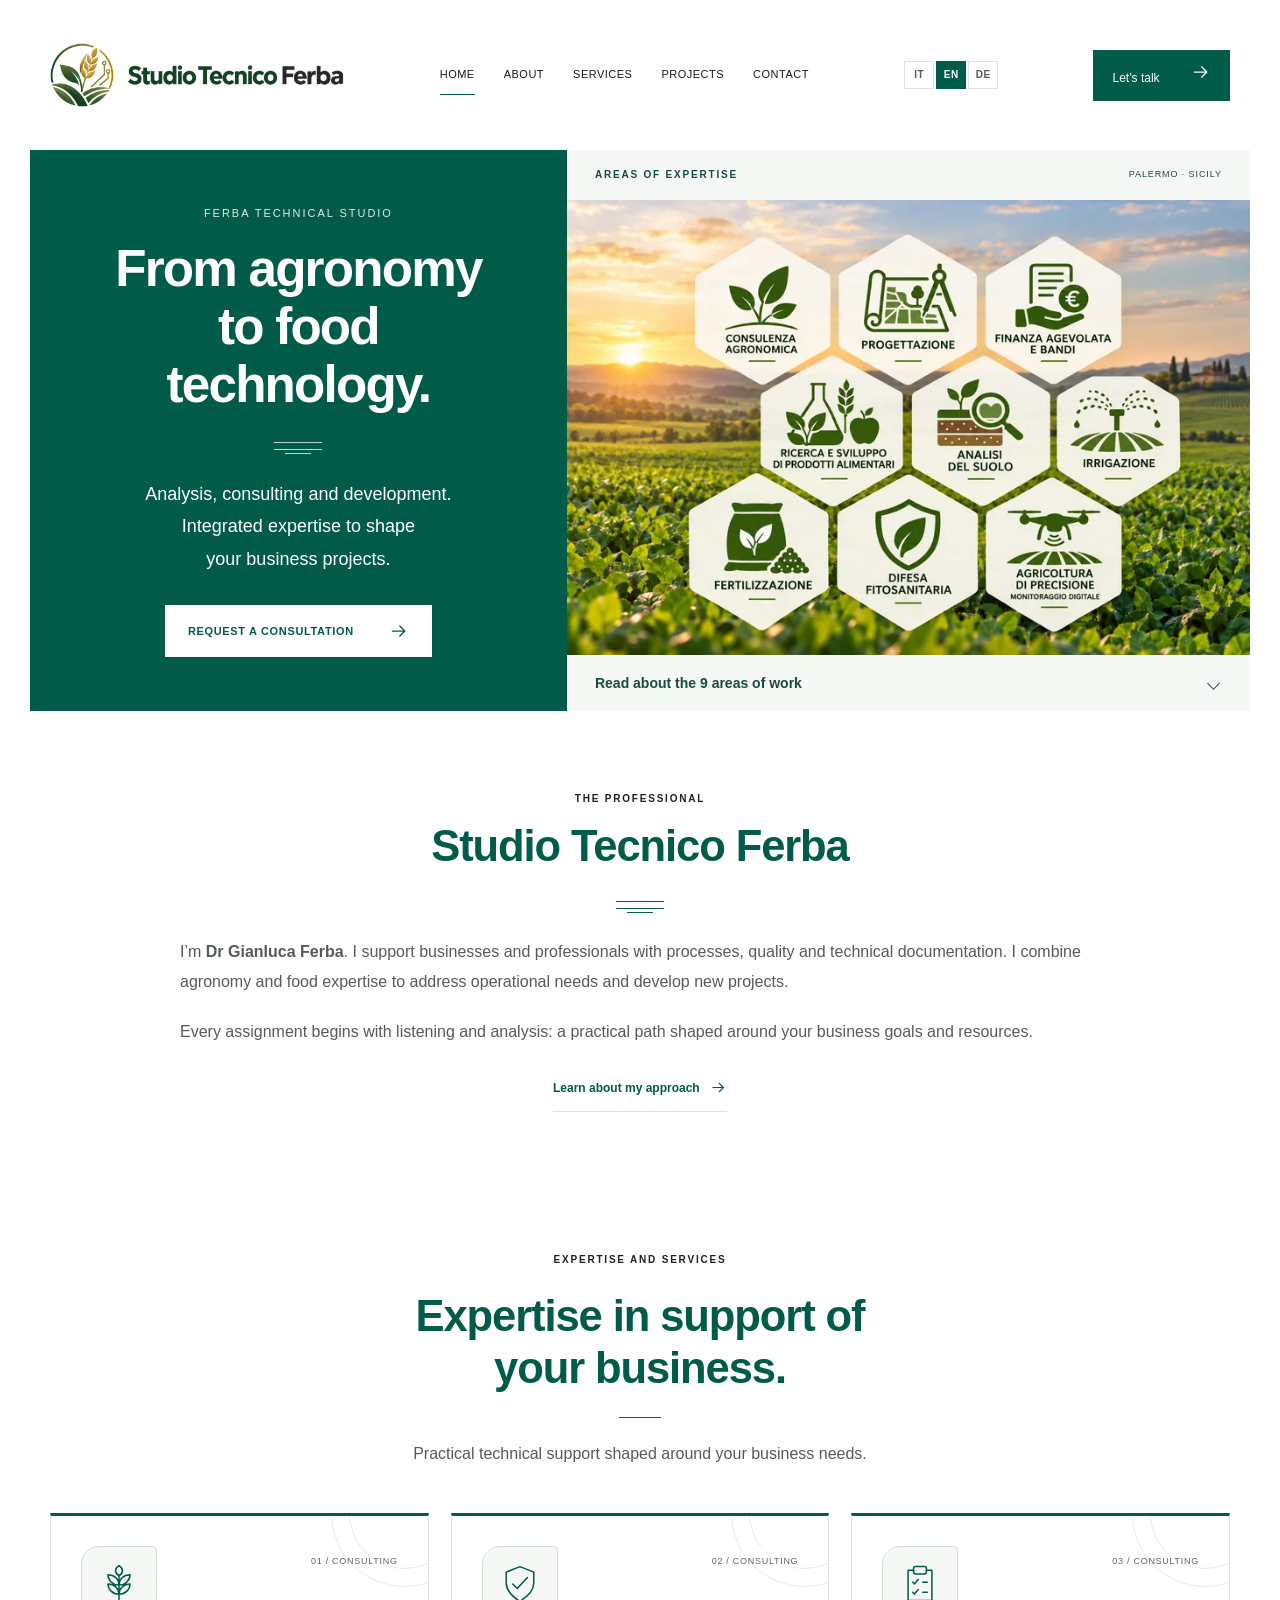
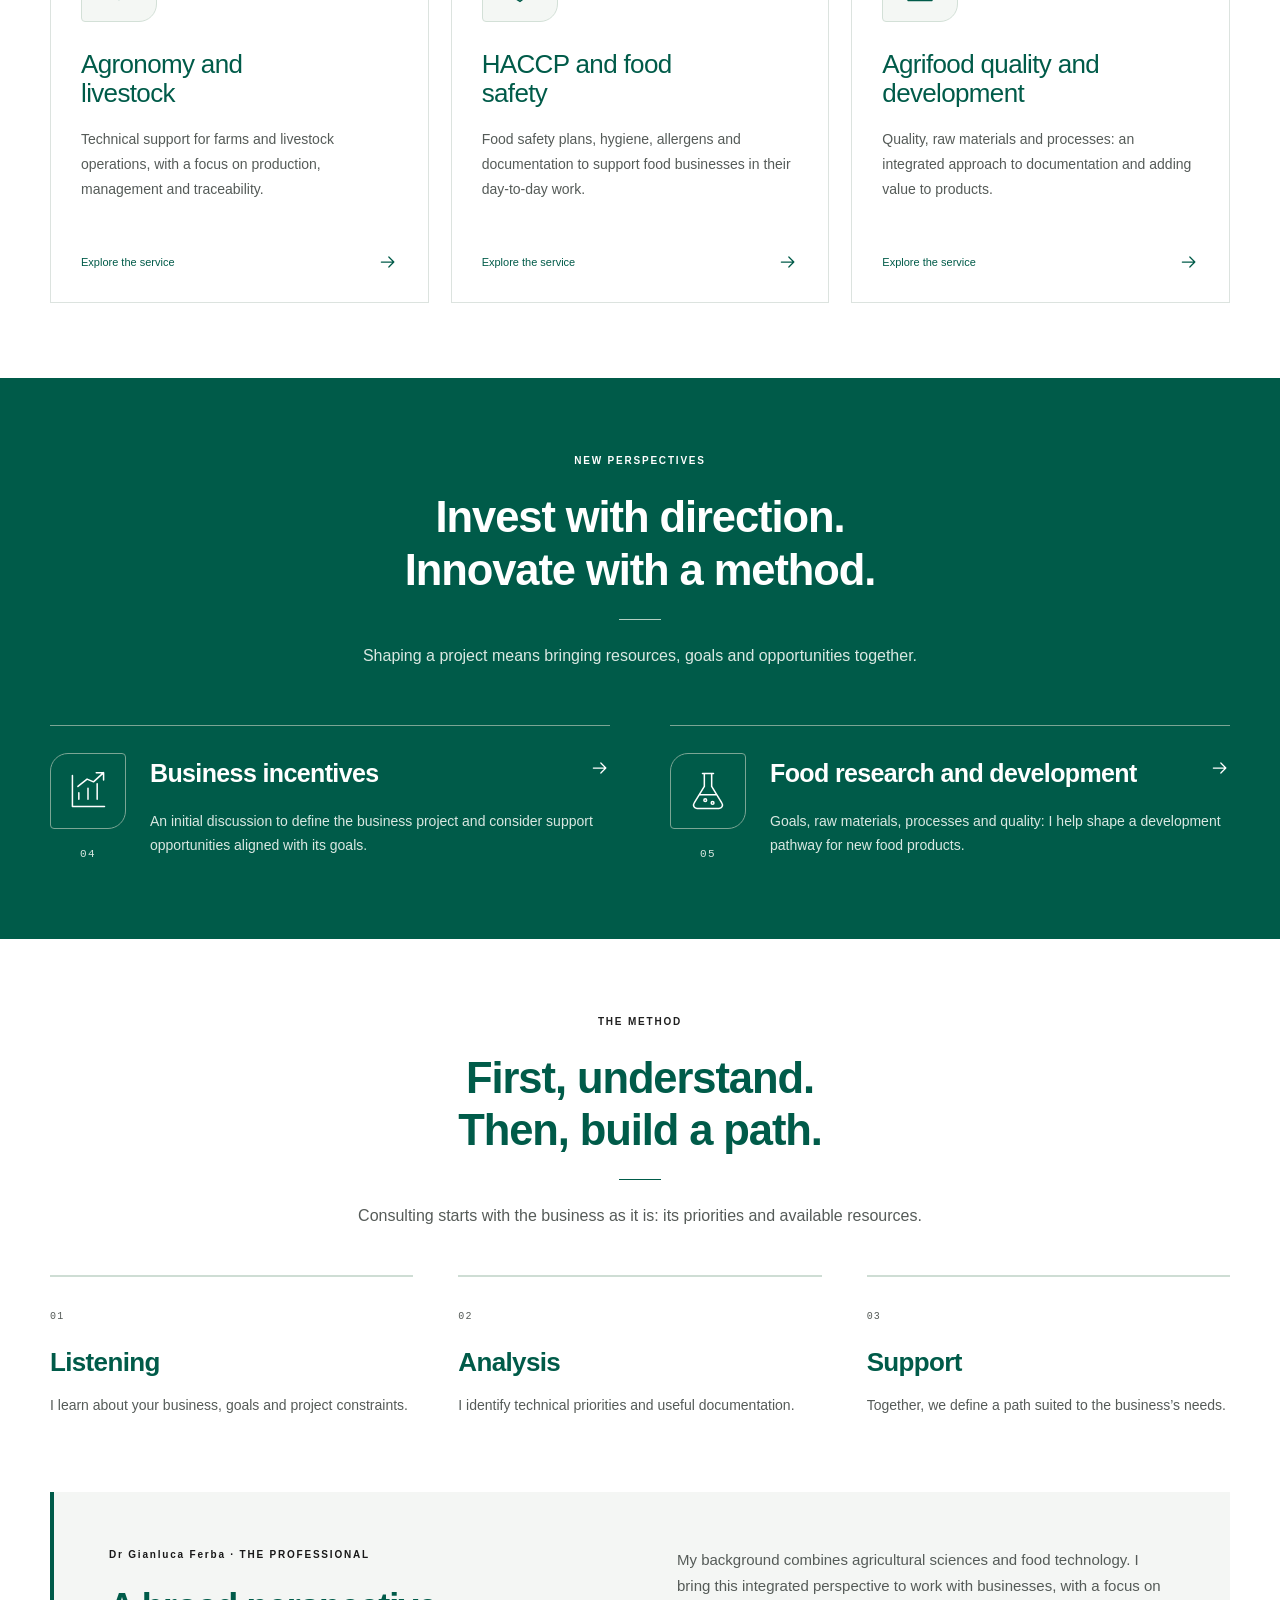
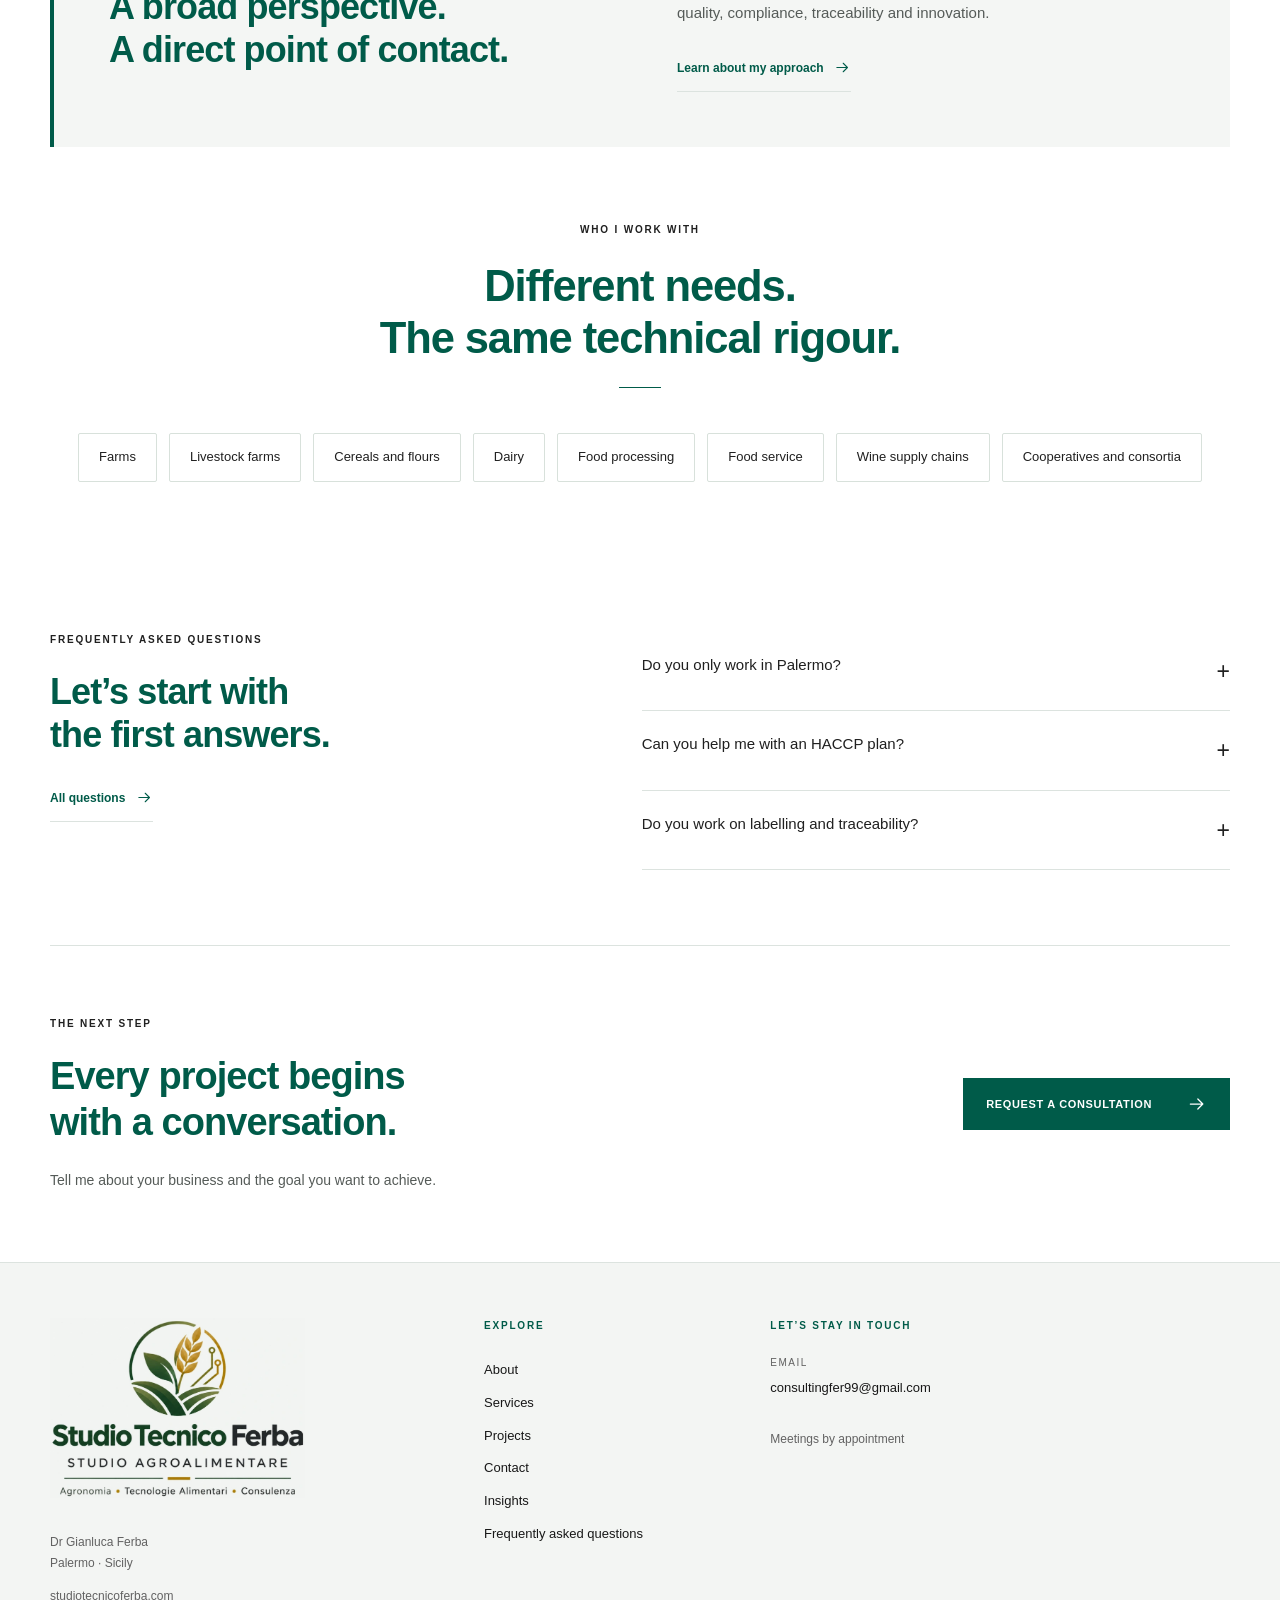
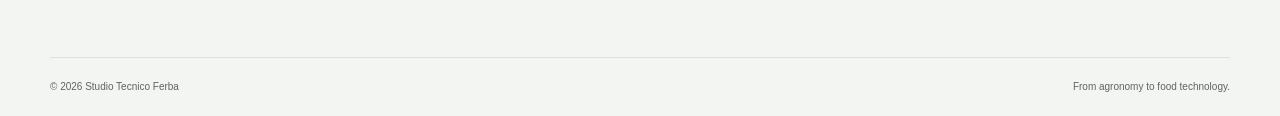
==== commit a97543b5: "Add Italian, English and German site language support" ====
--- a/index.html
+++ b/index.html
@@ -1 +1 @@
-<!doctype html><html lang="it"><head><meta charset="utf-8"><meta name="viewport" content="width=device-width,initial-scale=1"><title>Agronomia e tecnologie alimentari a Palermo | Studio Tecnico Ferba</title><meta name="description" content="Studio Tecnico Ferba a Palermo: dall’agronomia alle tecnologie alimentari. Consulenza tecnica, HACCP, qualità, finanza agevolata e sviluppo di prodotto con il Dott. Gianluca Ferba."><meta name="robots" content="index,follow"><meta name="theme-color" content="#005b49"><link rel="icon" href="media/ferba-icon.png" type="image/png"><link rel="stylesheet" href="style.css"></head><body><a class="skip" href="#contenuto">Vai al contenuto</a><header><div class="header wrap"><a class="brand official-header" href="./" aria-label="Studio Tecnico Ferba — Home"><img class="brand-symbol" src="media/ferba-simbolo.webp" alt=""><img class="brand-name" src="media/ferba-nome.webp" alt="Studio Tecnico Ferba"></a><nav aria-label="Navigazione principale"><a href="./" aria-current="page">Home</a><a href="chi-sono/">Chi sono</a><a href="servizi/">Servizi</a><a href="progetti/">Progetti</a><a href="contatti/">Contatti</a></nav><a class="header-cta" href="contatti/">Parliamone <span aria-hidden="true"><svg class="arrow-icon" viewBox="0 0 24 24" fill="none" stroke="currentColor" stroke-width="1.5" stroke-linecap="round" stroke-linejoin="round" aria-hidden="true" focusable="false"><path d="M4 12h15m-6-6 6 6-6 6"/></svg></span></a><details class="mobile"><summary>Menu</summary><nav aria-label="Navigazione mobile"><a href="./" aria-current="page">Home</a><a href="chi-sono/">Chi sono</a><a href="servizi/">Servizi</a><a href="progetti/">Progetti</a><a href="contatti/">Contatti</a><a href="faq/">FAQ</a></nav></details></div></header><main id="contenuto"><section class="hero-studio"><div class="hero-message"><span class="eyebrow">STUDIO TECNICO FERBA</span><h1>Dall’agronomia<br>alle tecnologie<br>alimentari.</h1><span class="rule-mark" aria-hidden="true"></span><p>Analisi, consulenza e sviluppo.<br>Competenze integrate per dare forma<br>ai progetti della tua impresa.</p><a class="button" href="contatti/">Richiedi una consulenza <span aria-hidden="true"><svg class="arrow-icon" viewBox="0 0 24 24" fill="none" stroke="currentColor" stroke-width="1.5" stroke-linecap="round" stroke-linejoin="round" aria-hidden="true" focusable="false"><path d="M4 12h15m-6-6 6 6-6 6"/></svg></span></a></div><figure class="ambiti-figure"><div class="ambiti-head"><span class="eyebrow">GLI AMBITI DELLO STUDIO</span><span>PALERMO · SICILIA</span></div><img src="media/ambiti-studio-ferba.webp" srcset="media/ambiti-studio-ferba-780.webp 780w, media/ambiti-studio-ferba.webp 1536w" sizes="(max-width: 760px) 100vw, (max-width: 1500px) 56vw, 806px" width="1536" height="1024" fetchpriority="high" alt="Panorama agricolo con nove ambiti di intervento dello studio, descritti nell’elenco seguente."><figcaption><details><summary>Leggi i 9 ambiti di intervento</summary><ul><li>Consulenza agronomica</li><li>Progettazione</li><li>Finanza agevolata e bandi</li><li>Ricerca e sviluppo di prodotti alimentari</li><li>Analisi del suolo</li><li>Irrigazione</li><li>Fertilizzazione</li><li>Difesa fitosanitaria</li><li>Agricoltura di precisione e monitoraggio digitale</li></ul></details></figcaption></figure></section><section class="studio-intro wrap"><span class="eyebrow">IL PROFESSIONISTA</span><h2>Studio Tecnico Ferba</h2><span class="rule-mark" aria-hidden="true"></span><p>Sono il <strong>Dott. Gianluca Ferba</strong>. Affianco imprese e professionisti nella gestione di processi, qualità e documentazione tecnica. Integro competenze agronomiche e alimentari per affrontare esigenze operative e sviluppare nuovi progetti.</p><p>Ogni incarico parte dall’ascolto e dall’analisi: un percorso concreto, costruito intorno agli obiettivi e alle risorse della tua attività.</p><a class="text-link" href="chi-sono/">Conosci il mio approccio <span aria-hidden="true"><svg class="arrow-icon" viewBox="0 0 24 24" fill="none" stroke="currentColor" stroke-width="1.5" stroke-linecap="round" stroke-linejoin="round" aria-hidden="true" focusable="false"><path d="M4 12h15m-6-6 6 6-6 6"/></svg></span></a></section><section class="section wrap"><div class="section-head"><div><span class="eyebrow">COMPETENZE E SERVIZI</span><h2>Le competenze al servizio<br>della tua impresa.</h2></div><p>Un supporto tecnico concreto, costruito intorno alle esigenze della tua attività.</p></div><div class="cards"><a class="service" href="servizi/agronomia-zootecnia/"><div class="card-top"><span class="card-icon" aria-hidden="true"><svg viewBox="0 0 48 48" fill="none" stroke="currentColor" stroke-width="1.65" stroke-linecap="round" stroke-linejoin="round" focusable="false"><path d="M24 41V14M24 15c-5-3-5-8 0-11 5 3 5 8 0 11ZM24 25c-7 0-12-5-12-11 7 0 12 5 12 11ZM24 35c-7 0-12-5-12-11 7 0 12 5 12 11ZM24 25c7 0 12-5 12-11-7 0-12 5-12 11ZM24 35c7 0 12-5 12-11-7 0-12 5-12 11"/></svg></span><span class="number">01 / CONSULENZA</span></div><h3>Agronomia e zootecnia</h3><p>Assistenza tecnica alle aziende agricole e agli allevamenti, con attenzione alla produzione, alla gestione e alla tracciabilità.</p><span class="more">Esplora il servizio <b aria-hidden="true"><svg class="arrow-icon" viewBox="0 0 24 24" fill="none" stroke="currentColor" stroke-width="1.5" stroke-linecap="round" stroke-linejoin="round" aria-hidden="true" focusable="false"><path d="M4 12h15m-6-6 6 6-6 6"/></svg></b></span></a><a class="service" href="servizi/haccp-sicurezza-alimentare/"><div class="card-top"><span class="card-icon" aria-hidden="true"><svg viewBox="0 0 48 48" fill="none" stroke="currentColor" stroke-width="1.65" stroke-linecap="round" stroke-linejoin="round" focusable="false"><path d="M24 5 39 11v12c0 9-7 15-15 20C16 38 9 32 9 23V11L24 5Z"/><path d="m16 24 5 5 11-12"/></svg></span><span class="number">02 / CONSULENZA</span></div><h3>HACCP e sicurezza alimentare</h3><p>Piani di autocontrollo, igiene, allergeni e documentazione per accompagnare le attività alimentari nella gestione quotidiana.</p><span class="more">Esplora il servizio <b aria-hidden="true"><svg class="arrow-icon" viewBox="0 0 24 24" fill="none" stroke="currentColor" stroke-width="1.5" stroke-linecap="round" stroke-linejoin="round" aria-hidden="true" focusable="false"><path d="M4 12h15m-6-6 6 6-6 6"/></svg></b></span></a><a class="service" href="servizi/qualita-sviluppo-agroalimentare/"><div class="card-top"><span class="card-icon" aria-hidden="true"><svg viewBox="0 0 48 48" fill="none" stroke="currentColor" stroke-width="1.65" stroke-linecap="round" stroke-linejoin="round" focusable="false"><path d="M17 9h-6v33h26V9h-6"/><rect x="17" y="5" width="14" height="8" rx="2"/><path d="m16 22 2 2 4-5m5 3h5m-16 11 2 2 4-5m5 3h5"/></svg></span><span class="number">03 / CONSULENZA</span></div><h3>Qualità e sviluppo agroalimentare</h3><p>Qualità, materie prime e processi: una visione integrata per organizzare i documenti e valorizzare le produzioni.</p><span class="more">Esplora il servizio <b aria-hidden="true"><svg class="arrow-icon" viewBox="0 0 24 24" fill="none" stroke="currentColor" stroke-width="1.5" stroke-linecap="round" stroke-linejoin="round" aria-hidden="true" focusable="false"><path d="M4 12h15m-6-6 6 6-6 6"/></svg></b></span></a></div></section><section class="innovation"><div class="wrap"><div class="section-head"><div><span class="eyebrow">NUOVE PROSPETTIVE</span><h2>Investire con una direzione.<br>Innovare con un metodo.</h2></div><p>Dare forma a un progetto significa mettere in relazione risorse, obiettivi e possibilità.</p></div><div class="specialties"><a href="servizi/finanza-agevolata/"><div class="specialty-symbol"><span class="card-icon" aria-hidden="true"><svg viewBox="0 0 48 48" fill="none" stroke="currentColor" stroke-width="1.65" stroke-linecap="round" stroke-linejoin="round" focusable="false"><path d="M7 7v34h35M14 33v-7m10 7V21m10 12V16M13 19l10-8 7 3L41 4m-8 0h8v8"/></svg></span><span class="number">04</span></div><div><h3>Finanza agevolata <span aria-hidden="true"><svg class="arrow-icon" viewBox="0 0 24 24" fill="none" stroke="currentColor" stroke-width="1.5" stroke-linecap="round" stroke-linejoin="round" aria-hidden="true" focusable="false"><path d="M4 12h15m-6-6 6 6-6 6"/></svg></span></h3><p>Un primo confronto per inquadrare il progetto d’impresa e valutare opportunità di sostegno coerenti con i suoi obiettivi.</p></div></a><a href="servizi/ricerca-sviluppo-prodotti-alimentari/"><div class="specialty-symbol"><span class="card-icon" aria-hidden="true"><svg viewBox="0 0 48 48" fill="none" stroke="currentColor" stroke-width="1.65" stroke-linecap="round" stroke-linejoin="round" focusable="false"><path d="M18 5h12M20 5v14L9 37c-2 3 0 6 3 6h24c3 0 5-3 3-6L28 19V5M15 28h18"/><circle cx="21" cy="34" r="1.5"/><circle cx="29" cy="37" r="1.5"/></svg></span><span class="number">05</span></div><div><h3>Ricerca e sviluppo alimentare <span aria-hidden="true"><svg class="arrow-icon" viewBox="0 0 24 24" fill="none" stroke="currentColor" stroke-width="1.5" stroke-linecap="round" stroke-linejoin="round" aria-hidden="true" focusable="false"><path d="M4 12h15m-6-6 6 6-6 6"/></svg></span></h3><p>Obiettivi, materie prime, processo e qualità: accompagno la definizione di un percorso progettuale per nuovi prodotti alimentari.</p></div></a></div></div></section><section class="section wrap"><div class="section-head"><div><span class="eyebrow">IL METODO</span><h2>Prima capire.<br>Poi costruire il percorso.</h2></div><p>La consulenza parte dalla realtà dell’impresa, dalle sue priorità e dalle risorse disponibili.</p></div><div class="steps"><div><span class="number">01</span><h3>Ascolto</h3><p>Comprendo la tua attività, gli obiettivi e i vincoli del progetto.</p></div><div><span class="number">02</span><h3>Analisi</h3><p>Individuo le priorità tecniche e la documentazione utile.</p></div><div><span class="number">03</span><h3>Supporto</h3><p>Definisco con te un percorso proporzionato alle esigenze dell’impresa.</p></div></div></section><section class="profile wrap"><div><span class="eyebrow">Dott. Gianluca Ferba · IL PROFESSIONISTA</span><h2>Una visione d’insieme.<br>Un interlocutore diretto.</h2></div><div><p>La mia formazione unisce scienze agrarie e tecnologie alimentari. Porto questa visione integrata nel lavoro con le imprese, con attenzione a qualità, conformità, tracciabilità e innovazione.</p><a class="text-link" href="chi-sono/">Conosci il mio approccio <svg class="arrow-icon" viewBox="0 0 24 24" fill="none" stroke="currentColor" stroke-width="1.5" stroke-linecap="round" stroke-linejoin="round" aria-hidden="true" focusable="false"><path d="M4 12h15m-6-6 6 6-6 6"/></svg></a></div></section><section class="section wrap"><div class="section-head"><div><span class="eyebrow">LE IMPRESE CON CUI LAVORO</span><h2>Esigenze diverse.<br>Lo stesso rigore tecnico.</h2></div></div><div class="sectors"><span>Aziende agricole</span><span>Allevamenti</span><span>Cereali e farine</span><span>Lattiero-caseario</span><span>Trasformazione alimentare</span><span>Ristorazione</span><span>Filiere vitivinicole</span><span>Cooperative e consorzi</span></div></section><section class="section wrap questions"><div><span class="eyebrow">DOMANDE FREQUENTI</span><h2>Partiamo dalle<br>prime risposte.</h2><a class="text-link" href="faq/">Tutte le domande <svg class="arrow-icon" viewBox="0 0 24 24" fill="none" stroke="currentColor" stroke-width="1.5" stroke-linecap="round" stroke-linejoin="round" aria-hidden="true" focusable="false"><path d="M4 12h15m-6-6 6 6-6 6"/></svg></a></div><div class="faq"><details><summary>Operi solo a Palermo?<span aria-hidden="true">+</span></summary><p>Lavoro prevalentemente a Palermo e in Sicilia. Ulteriori aree e modalità di collaborazione si valutano su richiesta.</p></details><details><summary>Puoi aiutarmi con il manuale HACCP?<span aria-hidden="true">+</span></summary><p>Offro supporto per autocontrollo alimentare, procedure e documentazione, in relazione alla tipologia di attività e ai requisiti applicabili.</p></details><details><summary>Ti occupi di etichettatura e tracciabilità?<span aria-hidden="true">+</span></summary><p>Sì. Informazioni al consumatore, allergeni, etichette e tracciabilità rientrano nelle aree di consulenza. Gli adempimenti specifici si valutano caso per caso.</p></details></div></section><section class="cta wrap"><div><span class="eyebrow">IL PROSSIMO PASSO</span><h2>Ogni progetto comincia<br>da un confronto.</h2><p>Raccontami la tua attività e l’obiettivo che vuoi raggiungere.</p></div><a class="button" href="contatti/">Richiedi una consulenza <span aria-hidden="true"><svg class="arrow-icon" viewBox="0 0 24 24" fill="none" stroke="currentColor" stroke-width="1.5" stroke-linecap="round" stroke-linejoin="round" aria-hidden="true" focusable="false"><path d="M4 12h15m-6-6 6 6-6 6"/></svg></span></a></section></main><footer><div class="wrap foot"><div><a class="brand official-footer" href="./" aria-label="Studio Tecnico Ferba — Home"><img src="media/ferba-logo.webp" width="720" height="509" alt="Studio Tecnico Ferba, studio agroalimentare. Agronomia, tecnologie alimentari e consulenza." loading="lazy"></a><p>Dott. Gianluca Ferba<br>Palermo · Sicilia</p><p class="site-domain">studiotecnicoferba.com</p></div><div><span class="eyebrow">ESPLORA</span><a class="" href="chi-sono/">Chi sono</a><a class="" href="servizi/">Servizi</a><a class="" href="progetti/">Progetti</a><a class="" href="contatti/">Contatti</a><a class="" href="approfondimenti/">Approfondimenti</a><a class="" href="faq/">Domande frequenti</a></div><div><span class="eyebrow">RESTIAMO IN CONTATTO</span><span class="contact-label">EMAIL</span><a class="" href="mailto:consultingfer99@gmail.com">consultingfer99@gmail.com</a><p>Ricevimento su appuntamento</p></div></div><div class="wrap foot-bottom">© 2026 Studio Tecnico Ferba<span>Dall’agronomia alle tecnologie alimentari.</span></div></footer></body></html>+<!doctype html><html lang="it"><head><meta charset="utf-8"><meta name="viewport" content="width=device-width,initial-scale=1"><title>Agronomia e tecnologie alimentari a Palermo | Studio Tecnico Ferba</title><meta name="description" content="Studio Tecnico Ferba a Palermo: dall’agronomia alle tecnologie alimentari. Consulenza tecnica, HACCP, qualità, finanza agevolata e sviluppo di prodotto con il Dott. Gianluca Ferba."><meta name="robots" content="index,follow"><meta name="theme-color" content="#005b49"><link rel="icon" href="media/ferba-icon.png" type="image/png"><link rel="stylesheet" href="style.css"><script defer src="language.js"></script></head><body><a class="skip" href="#contenuto">Vai al contenuto</a><header><div class="header wrap"><a class="brand official-header" href="./" aria-label="Studio Tecnico Ferba — Home"><img class="brand-symbol" src="media/ferba-simbolo.webp" alt=""><img class="brand-name" src="media/ferba-nome.webp" alt="Studio Tecnico Ferba"></a><nav aria-label="Navigazione principale"><a href="./" aria-current="page">Home</a><a href="chi-sono/">Chi sono</a><a href="servizi/">Servizi</a><a href="progetti/">Progetti</a><a href="contatti/">Contatti</a></nav><a class="header-cta" href="contatti/">Parliamone <span aria-hidden="true"><svg class="arrow-icon" viewBox="0 0 24 24" fill="none" stroke="currentColor" stroke-width="1.5" stroke-linecap="round" stroke-linejoin="round" aria-hidden="true" focusable="false"><path d="M4 12h15m-6-6 6 6-6 6"/></svg></span></a><details class="mobile"><summary>Menu</summary><nav aria-label="Navigazione mobile"><a href="./" aria-current="page">Home</a><a href="chi-sono/">Chi sono</a><a href="servizi/">Servizi</a><a href="progetti/">Progetti</a><a href="contatti/">Contatti</a><a href="faq/">FAQ</a></nav></details></div></header><main id="contenuto"><section class="hero-studio"><div class="hero-message"><span class="eyebrow">STUDIO TECNICO FERBA</span><h1>Dall’agronomia<br>alle tecnologie<br>alimentari.</h1><span class="rule-mark" aria-hidden="true"></span><p>Analisi, consulenza e sviluppo.<br>Competenze integrate per dare forma<br>ai progetti della tua impresa.</p><a class="button" href="contatti/">Richiedi una consulenza <span aria-hidden="true"><svg class="arrow-icon" viewBox="0 0 24 24" fill="none" stroke="currentColor" stroke-width="1.5" stroke-linecap="round" stroke-linejoin="round" aria-hidden="true" focusable="false"><path d="M4 12h15m-6-6 6 6-6 6"/></svg></span></a></div><figure class="ambiti-figure"><div class="ambiti-head"><span class="eyebrow">GLI AMBITI DELLO STUDIO</span><span>PALERMO · SICILIA</span></div><img src="media/ambiti-studio-ferba.webp" srcset="media/ambiti-studio-ferba-780.webp 780w, media/ambiti-studio-ferba.webp 1536w" sizes="(max-width: 760px) 100vw, (max-width: 1500px) 56vw, 806px" width="1536" height="1024" fetchpriority="high" alt="Panorama agricolo con nove ambiti di intervento dello studio, descritti nell’elenco seguente."><figcaption><details><summary>Leggi i 9 ambiti di intervento</summary><ul><li>Consulenza agronomica</li><li>Progettazione</li><li>Finanza agevolata e bandi</li><li>Ricerca e sviluppo di prodotti alimentari</li><li>Analisi del suolo</li><li>Irrigazione</li><li>Fertilizzazione</li><li>Difesa fitosanitaria</li><li>Agricoltura di precisione e monitoraggio digitale</li></ul></details></figcaption></figure></section><section class="studio-intro wrap"><span class="eyebrow">IL PROFESSIONISTA</span><h2>Studio Tecnico Ferba</h2><span class="rule-mark" aria-hidden="true"></span><p>Sono il <strong>Dott. Gianluca Ferba</strong>. Affianco imprese e professionisti nella gestione di processi, qualità e documentazione tecnica. Integro competenze agronomiche e alimentari per affrontare esigenze operative e sviluppare nuovi progetti.</p><p>Ogni incarico parte dall’ascolto e dall’analisi: un percorso concreto, costruito intorno agli obiettivi e alle risorse della tua attività.</p><a class="text-link" href="chi-sono/">Conosci il mio approccio <span aria-hidden="true"><svg class="arrow-icon" viewBox="0 0 24 24" fill="none" stroke="currentColor" stroke-width="1.5" stroke-linecap="round" stroke-linejoin="round" aria-hidden="true" focusable="false"><path d="M4 12h15m-6-6 6 6-6 6"/></svg></span></a></section><section class="section wrap"><div class="section-head"><div><span class="eyebrow">COMPETENZE E SERVIZI</span><h2>Le competenze al servizio<br>della tua impresa.</h2></div><p>Un supporto tecnico concreto, costruito intorno alle esigenze della tua attività.</p></div><div class="cards"><a class="service" href="servizi/agronomia-zootecnia/"><div class="card-top"><span class="card-icon" aria-hidden="true"><svg viewBox="0 0 48 48" fill="none" stroke="currentColor" stroke-width="1.65" stroke-linecap="round" stroke-linejoin="round" focusable="false"><path d="M24 41V14M24 15c-5-3-5-8 0-11 5 3 5 8 0 11ZM24 25c-7 0-12-5-12-11 7 0 12 5 12 11ZM24 35c-7 0-12-5-12-11 7 0 12 5 12 11ZM24 25c7 0 12-5 12-11-7 0-12 5-12 11ZM24 35c7 0 12-5 12-11-7 0-12 5-12 11"/></svg></span><span class="number">01 / CONSULENZA</span></div><h3>Agronomia e zootecnia</h3><p>Assistenza tecnica alle aziende agricole e agli allevamenti, con attenzione alla produzione, alla gestione e alla tracciabilità.</p><span class="more">Esplora il servizio <b aria-hidden="true"><svg class="arrow-icon" viewBox="0 0 24 24" fill="none" stroke="currentColor" stroke-width="1.5" stroke-linecap="round" stroke-linejoin="round" aria-hidden="true" focusable="false"><path d="M4 12h15m-6-6 6 6-6 6"/></svg></b></span></a><a class="service" href="servizi/haccp-sicurezza-alimentare/"><div class="card-top"><span class="card-icon" aria-hidden="true"><svg viewBox="0 0 48 48" fill="none" stroke="currentColor" stroke-width="1.65" stroke-linecap="round" stroke-linejoin="round" focusable="false"><path d="M24 5 39 11v12c0 9-7 15-15 20C16 38 9 32 9 23V11L24 5Z"/><path d="m16 24 5 5 11-12"/></svg></span><span class="number">02 / CONSULENZA</span></div><h3>HACCP e sicurezza alimentare</h3><p>Piani di autocontrollo, igiene, allergeni e documentazione per accompagnare le attività alimentari nella gestione quotidiana.</p><span class="more">Esplora il servizio <b aria-hidden="true"><svg class="arrow-icon" viewBox="0 0 24 24" fill="none" stroke="currentColor" stroke-width="1.5" stroke-linecap="round" stroke-linejoin="round" aria-hidden="true" focusable="false"><path d="M4 12h15m-6-6 6 6-6 6"/></svg></b></span></a><a class="service" href="servizi/qualita-sviluppo-agroalimentare/"><div class="card-top"><span class="card-icon" aria-hidden="true"><svg viewBox="0 0 48 48" fill="none" stroke="currentColor" stroke-width="1.65" stroke-linecap="round" stroke-linejoin="round" focusable="false"><path d="M17 9h-6v33h26V9h-6"/><rect x="17" y="5" width="14" height="8" rx="2"/><path d="m16 22 2 2 4-5m5 3h5m-16 11 2 2 4-5m5 3h5"/></svg></span><span class="number">03 / CONSULENZA</span></div><h3>Qualità e sviluppo agroalimentare</h3><p>Qualità, materie prime e processi: una visione integrata per organizzare i documenti e valorizzare le produzioni.</p><span class="more">Esplora il servizio <b aria-hidden="true"><svg class="arrow-icon" viewBox="0 0 24 24" fill="none" stroke="currentColor" stroke-width="1.5" stroke-linecap="round" stroke-linejoin="round" aria-hidden="true" focusable="false"><path d="M4 12h15m-6-6 6 6-6 6"/></svg></b></span></a></div></section><section class="innovation"><div class="wrap"><div class="section-head"><div><span class="eyebrow">NUOVE PROSPETTIVE</span><h2>Investire con una direzione.<br>Innovare con un metodo.</h2></div><p>Dare forma a un progetto significa mettere in relazione risorse, obiettivi e possibilità.</p></div><div class="specialties"><a href="servizi/finanza-agevolata/"><div class="specialty-symbol"><span class="card-icon" aria-hidden="true"><svg viewBox="0 0 48 48" fill="none" stroke="currentColor" stroke-width="1.65" stroke-linecap="round" stroke-linejoin="round" focusable="false"><path d="M7 7v34h35M14 33v-7m10 7V21m10 12V16M13 19l10-8 7 3L41 4m-8 0h8v8"/></svg></span><span class="number">04</span></div><div><h3>Finanza agevolata <span aria-hidden="true"><svg class="arrow-icon" viewBox="0 0 24 24" fill="none" stroke="currentColor" stroke-width="1.5" stroke-linecap="round" stroke-linejoin="round" aria-hidden="true" focusable="false"><path d="M4 12h15m-6-6 6 6-6 6"/></svg></span></h3><p>Un primo confronto per inquadrare il progetto d’impresa e valutare opportunità di sostegno coerenti con i suoi obiettivi.</p></div></a><a href="servizi/ricerca-sviluppo-prodotti-alimentari/"><div class="specialty-symbol"><span class="card-icon" aria-hidden="true"><svg viewBox="0 0 48 48" fill="none" stroke="currentColor" stroke-width="1.65" stroke-linecap="round" stroke-linejoin="round" focusable="false"><path d="M18 5h12M20 5v14L9 37c-2 3 0 6 3 6h24c3 0 5-3 3-6L28 19V5M15 28h18"/><circle cx="21" cy="34" r="1.5"/><circle cx="29" cy="37" r="1.5"/></svg></span><span class="number">05</span></div><div><h3>Ricerca e sviluppo alimentare <span aria-hidden="true"><svg class="arrow-icon" viewBox="0 0 24 24" fill="none" stroke="currentColor" stroke-width="1.5" stroke-linecap="round" stroke-linejoin="round" aria-hidden="true" focusable="false"><path d="M4 12h15m-6-6 6 6-6 6"/></svg></span></h3><p>Obiettivi, materie prime, processo e qualità: accompagno la definizione di un percorso progettuale per nuovi prodotti alimentari.</p></div></a></div></div></section><section class="section wrap"><div class="section-head"><div><span class="eyebrow">IL METODO</span><h2>Prima capire.<br>Poi costruire il percorso.</h2></div><p>La consulenza parte dalla realtà dell’impresa, dalle sue priorità e dalle risorse disponibili.</p></div><div class="steps"><div><span class="number">01</span><h3>Ascolto</h3><p>Comprendo la tua attività, gli obiettivi e i vincoli del progetto.</p></div><div><span class="number">02</span><h3>Analisi</h3><p>Individuo le priorità tecniche e la documentazione utile.</p></div><div><span class="number">03</span><h3>Supporto</h3><p>Definisco con te un percorso proporzionato alle esigenze dell’impresa.</p></div></div></section><section class="profile wrap"><div><span class="eyebrow">Dott. Gianluca Ferba · IL PROFESSIONISTA</span><h2>Una visione d’insieme.<br>Un interlocutore diretto.</h2></div><div><p>La mia formazione unisce scienze agrarie e tecnologie alimentari. Porto questa visione integrata nel lavoro con le imprese, con attenzione a qualità, conformità, tracciabilità e innovazione.</p><a class="text-link" href="chi-sono/">Conosci il mio approccio <svg class="arrow-icon" viewBox="0 0 24 24" fill="none" stroke="currentColor" stroke-width="1.5" stroke-linecap="round" stroke-linejoin="round" aria-hidden="true" focusable="false"><path d="M4 12h15m-6-6 6 6-6 6"/></svg></a></div></section><section class="section wrap"><div class="section-head"><div><span class="eyebrow">LE IMPRESE CON CUI LAVORO</span><h2>Esigenze diverse.<br>Lo stesso rigore tecnico.</h2></div></div><div class="sectors"><span>Aziende agricole</span><span>Allevamenti</span><span>Cereali e farine</span><span>Lattiero-caseario</span><span>Trasformazione alimentare</span><span>Ristorazione</span><span>Filiere vitivinicole</span><span>Cooperative e consorzi</span></div></section><section class="section wrap questions"><div><span class="eyebrow">DOMANDE FREQUENTI</span><h2>Partiamo dalle<br>prime risposte.</h2><a class="text-link" href="faq/">Tutte le domande <svg class="arrow-icon" viewBox="0 0 24 24" fill="none" stroke="currentColor" stroke-width="1.5" stroke-linecap="round" stroke-linejoin="round" aria-hidden="true" focusable="false"><path d="M4 12h15m-6-6 6 6-6 6"/></svg></a></div><div class="faq"><details><summary>Operi solo a Palermo?<span aria-hidden="true">+</span></summary><p>Lavoro prevalentemente a Palermo e in Sicilia. Ulteriori aree e modalità di collaborazione si valutano su richiesta.</p></details><details><summary>Puoi aiutarmi con il manuale HACCP?<span aria-hidden="true">+</span></summary><p>Offro supporto per autocontrollo alimentare, procedure e documentazione, in relazione alla tipologia di attività e ai requisiti applicabili.</p></details><details><summary>Ti occupi di etichettatura e tracciabilità?<span aria-hidden="true">+</span></summary><p>Sì. Informazioni al consumatore, allergeni, etichette e tracciabilità rientrano nelle aree di consulenza. Gli adempimenti specifici si valutano caso per caso.</p></details></div></section><section class="cta wrap"><div><span class="eyebrow">IL PROSSIMO PASSO</span><h2>Ogni progetto comincia<br>da un confronto.</h2><p>Raccontami la tua attività e l’obiettivo che vuoi raggiungere.</p></div><a class="button" href="contatti/">Richiedi una consulenza <span aria-hidden="true"><svg class="arrow-icon" viewBox="0 0 24 24" fill="none" stroke="currentColor" stroke-width="1.5" stroke-linecap="round" stroke-linejoin="round" aria-hidden="true" focusable="false"><path d="M4 12h15m-6-6 6 6-6 6"/></svg></span></a></section></main><footer><div class="wrap foot"><div><a class="brand official-footer" href="./" aria-label="Studio Tecnico Ferba — Home"><img src="media/ferba-logo.webp" width="720" height="509" alt="Studio Tecnico Ferba, studio agroalimentare. Agronomia, tecnologie alimentari e consulenza." loading="lazy"></a><p>Dott. Gianluca Ferba<br>Palermo · Sicilia</p><p class="site-domain">studiotecnicoferba.com</p></div><div><span class="eyebrow">ESPLORA</span><a class="" href="chi-sono/">Chi sono</a><a class="" href="servizi/">Servizi</a><a class="" href="progetti/">Progetti</a><a class="" href="contatti/">Contatti</a><a class="" href="approfondimenti/">Approfondimenti</a><a class="" href="faq/">Domande frequenti</a></div><div><span class="eyebrow">RESTIAMO IN CONTATTO</span><span class="contact-label">EMAIL</span><a class="" href="mailto:consultingfer99@gmail.com">consultingfer99@gmail.com</a><p>Ricevimento su appuntamento</p></div></div><div class="wrap foot-bottom">© 2026 Studio Tecnico Ferba<span>Dall’agronomia alle tecnologie alimentari.</span></div></footer></body></html>
--- a/style.css
+++ b/style.css
@@ -1,61 +1,94 @@
-:root{--green:#181818;--ink:#181818;--paper:#ffffff;--gold:#181818;--line:#e4e4e4;--muted:#626262}*{box-sizing:border-box}body{margin:0;background:var(--paper);color:var(--ink);font-family:Arial,Helvetica,sans-serif;font-size:16px;line-height:1.65}a{color:inherit;text-decoration:none}a,summary{ -webkit-tap-highlight-color:transparent}a:focus-visible,summary:focus-visible{outline:3px solid var(--gold);outline-offset:6px}h1,h2,h3,p{margin:0}p{color:var(--muted)}p+p{margin-top:20px}h1,h2,h3{font-weight:500;line-height:1.12;letter-spacing:-.045em}h2{font-size:clamp(30px,3.5vw,46px)}h3{font-size:26px;letter-spacing:-.03em}.wrap{width:min(1180px,calc(100% - 96px));margin-inline:auto}.eyebrow{font-size:10px;font-weight:700;letter-spacing:.15em;display:block;line-height:1.6}.eyebrow+h2{margin-top:22px}header{border-bottom:1px solid var(--line)}.header{height:105px;display:flex;align-items:center;justify-content:space-between;gap:20px}.brand{font-size:29px;font-weight:600;letter-spacing:-1.2px;line-height:1.15;white-space:nowrap}.brand span{display:block;font-size:7px;letter-spacing:1.4px;margin-top:9px;font-weight:500}.header nav{display:flex;gap:25px;font-size:12px}.header nav a{padding:10px 0}.header nav a[aria-current]{border-bottom:1px solid var(--green)}.header-cta{font-size:12px;background:var(--green);color:white;padding:12px 21px}.header-cta span{margin-left:28px}.mobile{display:none}.hero{padding-top:60px}.dot{display:inline-block;width:6px;height:6px;background:var(--gold);border-radius:50%;margin-right:7px}.hero h1{font-size:clamp(90px,11.5vw,164px);letter-spacing:-.075em;line-height:.94;margin:35px 0 43px;color:var(--green);font-weight:500}.hero h1 em{font-family:Georgia,serif;font-weight:400;letter-spacing:-.065em}.hero-bottom{display:grid;grid-template-columns:1fr 1fr;gap:80px;align-items:start}.hero-bottom h2{font-size:27px;line-height:1.35;letter-spacing:-.025em}.hero-bottom p{font-size:15px;max-width:480px}.button{display:inline-flex;align-items:center;gap:35px;padding:16px 23px;background:var(--green);color:#fff;font-size:12px;font-weight:600;line-height:1.5}.button:hover,.header-cta:hover{background:#181818}.button span{font-size:18px}.hero-bottom .button{margin-top:25px}.text-link{display:inline-block;font-size:12px;font-weight:600;padding:12px 0;border-bottom:1px solid var(--line)}.hero-bottom .text-link{margin-left:24px}.hero-index{display:flex;gap:40px;border-top:1px solid var(--line);border-bottom:1px solid var(--line);padding:20px 0;margin-top:54px;font-size:9px;font-weight:600;letter-spacing:.13em}.index-end{margin-left:auto;color:var(--muted)}.section{padding-block:90px}.section-head{display:flex;justify-content:space-between;align-items:end;gap:60px;margin-bottom:40px}.section-head>p{max-width:300px;font-size:14px}.cards{display:grid;grid-template-columns:repeat(3,1fr);gap:18px}.service{border:1px solid var(--line);padding:30px;display:flex;flex-direction:column;min-height:340px;transition:background .2s,border-color .2s}.service:hover{background:#ffffff;border-color:var(--green)}.number{font-size:10px;letter-spacing:.12em;color:var(--muted)}.service h3{margin:30px 0 18px;max-width:240px}.service p{font-size:13px;line-height:1.8}.more{font-size:11px;margin-top:auto;padding-top:30px;display:flex;justify-content:space-between;align-items:center}.more b{font-size:23px;font-weight:400}.innovation{background:var(--green);color:var(--paper);padding:80px 0}.innovation p,.innovation .number{color:#dddddd}.innovation .eyebrow{color:#181818}.specialties{display:grid;grid-template-columns:1fr 1fr;gap:60px;margin-top:55px}.specialties>a{display:flex;gap:28px;border-top:1px solid #181818;padding-top:27px}.specialties h3{font-size:25px;line-height:1.25;margin-bottom:20px}.specialties h3 span{float:right;margin-left:20px}.specialties p{font-size:14px}.steps{display:grid;grid-template-columns:repeat(3,1fr);gap:45px}.steps>div{border-top:1px solid var(--line);padding-top:23px}.steps h3{margin:20px 0 15px}.steps p{font-size:14px}.profile{background:#ffffff;display:grid;grid-template-columns:1fr 1fr;gap:70px;padding:55px}.profile p{font-size:15px}.profile .text-link{margin-top:20px;border-color:#e4e4e4}.sectors{display:flex;flex-wrap:wrap;gap:12px}.sectors span{border:1px solid var(--line);border-radius:2px;padding:12px 20px;font-size:13px}.questions{display:grid;grid-template-columns:1fr 1.15fr;gap:80px;padding-top:0}.questions .text-link{margin-top:20px}.faq details{border-bottom:1px solid var(--line)}.faq summary{font-size:15px;cursor:pointer;list-style:none;padding:22px 0;display:flex;justify-content:space-between;gap:20px;line-height:1.5}.faq summary::-webkit-details-marker{display:none}.faq summary span{font-size:23px;font-weight:400}.faq details[open] summary span{transform:rotate(45deg)}.faq details p{padding:0 32px 22px 0;font-size:14px}.cta{border-top:1px solid var(--line);padding-block:70px;display:flex;justify-content:space-between;align-items:center;gap:40px}.cta p{margin-top:22px;font-size:14px}.cta .button{flex-shrink:0}footer{background:#181818;color:var(--paper);padding-top:55px}.foot{display:grid;grid-template-columns:1.4fr 1fr 1fr;gap:40px;padding-bottom:50px}.foot>div>a:not(.brand){display:block;font-size:13px;padding:5px 0}.foot .eyebrow{margin-bottom:20px;color:#dddddd}.foot p{font-size:12px;margin-top:25px;color:#dddddd}.foot-bottom{border-top:1px solid #181818;display:flex;justify-content:space-between;padding-block:20px;font-size:10px;color:#dddddd}.breadcrumb{font-size:11px;color:var(--muted);margin-bottom:40px}.breadcrumb a{text-decoration:underline}.intro{padding-top:30px;padding-bottom:65px;border-bottom:1px solid var(--line)}.intro h1{font-size:clamp(45px,6vw,80px);max-width:950px;color:var(--green);margin:24px 0}.intro>p{max-width:700px;font-size:18px}.compact{padding-top:60px}.detail{display:grid;grid-template-columns:1fr 1fr;gap:95px}.detail h2{margin-bottom:25px}.detail h3{margin-top:35px;margin-bottom:14px}.detail p{font-size:16px}.scope>div{display:flex;gap:24px;padding:23px 0;border-bottom:1px solid var(--line)}.scope>div span{font-size:11px;color:var(--muted);padding-top:5px}.scope>.eyebrow{margin-bottom:15px}.related{border-top:1px solid var(--line);padding-block:35px;display:flex;flex-wrap:wrap;gap:20px;align-items:center}.related h3{font-size:20px;margin-right:20px}.related a{font-size:12px;text-decoration:underline}.faq-page{max-width:850px;padding-block:55px 90px}.contact-grid{display:grid;grid-template-columns:1fr 1fr;gap:24px;margin-top:50px}.contact-card{background:var(--green);color:var(--paper);padding:38px}.contact-card:nth-child(2){background:#ffffff;color:var(--green)}.contact-card h2{font-size:27px;margin:35px 0 25px}.contact-card h2 span{float:right}.contact-card p{color:inherit;font-size:18px;overflow-wrap:anywhere}.editorial-note{padding:40px;background:#ffffff;max-width:800px}.editorial-note p{margin:25px 0}.skip{position:absolute;left:15px;top:-100px;background:white;padding:12px;z-index:10}.skip:focus{top:10px}@media(min-width:1500px){.hero{padding-top:80px}}@media(max-width:1050px){.header nav{gap:15px}.brand{font-size:25px}.brand span{font-size:6px}.header-cta{display:none}.hero-bottom{gap:35px}.hero-bottom .text-link{margin-left:0;display:table}.service{padding:24px}.wrap{width:calc(100% - 64px)}}@media(max-width:720px){.wrap{width:calc(100% - 40px)}.header{height:85px}.header>nav{display:none}.mobile{display:block;font-size:13px}.mobile summary{padding:12px;cursor:pointer}.mobile nav{position:absolute;top:76px;left:0;right:0;padding:25px;background:var(--paper);border-bottom:1px solid var(--line);z-index:5;flex-direction:column;gap:8px}.hero{padding-top:40px}.hero h1{font-size:clamp(76px,16vw,115px);margin:30px 0}.hero-bottom{grid-template-columns:1fr;gap:24px}.hero-bottom h2{font-size:24px}.hero-bottom p{font-size:15px}.hero-bottom .text-link{display:inline-block;margin-left:18px}.hero-index{gap:18px;font-size:8px;letter-spacing:.06em;margin-top:35px}.index-end{display:none}.section{padding-block:55px}.section-head{display:block;margin-bottom:30px}.section-head>p{margin-top:22px;max-width:100%}.cards,.specialties,.steps,.profile,.questions,.detail,.contact-grid{grid-template-columns:1fr}.cards{gap:15px}.service{min-height:285px;padding:25px}.service h3{max-width:none;margin-top:20px}.innovation{padding-block:55px}.specialties{gap:35px;margin-top:35px}.steps{gap:28px}.profile{gap:25px;padding:30px}.questions{gap:25px;padding-top:10px}.cta{padding-block:50px;display:block}.cta .button{margin-top:28px}.foot{grid-template-columns:1fr 1fr;gap:35px}.foot>div:first-child{grid-column:1/-1}.foot>div:last-child{overflow-wrap:anywhere}.intro h1{font-size:48px}.intro>p{font-size:16px}.intro{padding-bottom:40px}.breadcrumb{margin-bottom:28px;font-size:10px}.detail{gap:32px}.contact-card{padding:28px}.contact-card h2{font-size:24px}.contact-card p{font-size:16px}.related{padding-block:30px}.related h3{width:100%}.editorial-note{padding:28px}.faq-page{padding-block:30px 50px}}@media(prefers-reduced-motion:reduce){*{transition:none!important}}
-
-/* Studio Tecnico Ferba — technical editorial identity */
-.brand{font-size:26px;letter-spacing:-1px}.brand span{font-size:8px;letter-spacing:1.25px}.header nav{gap:22px}.hero{position:relative;background-image:linear-gradient(to right,rgba(0,0,0,.025) 1px,transparent 1px);background-size:calc(100% / 12) 100%}.hero h1{font-size:clamp(65px,7.8vw,104px);line-height:1.02;letter-spacing:-.06em;margin:32px 0 38px;font-weight:500}.hero h1 em{font-family:inherit;font-style:normal;font-weight:400;letter-spacing:inherit;color:#626262}.hero-bottom{padding-top:25px;border-top:1px solid var(--line)}.hero-bottom h2{font-size:25px}.hero-index{gap:28px;background:var(--paper)}.service{background:#fff;border-top:2px solid #181818}.service .number{font-family:monospace;color:#626262}.number{font-family:monospace}.dot{border-radius:0;background:#181818}.foot{grid-template-columns:1.2fr .75fr 1.4fr}.foot>div{min-width:0}.foot>div>a:not(.brand){overflow-wrap:anywhere}.foot .site-domain{margin-top:12px}.contact-label{display:block;font-size:10px;letter-spacing:.15em;color:#dddddd;margin-top:12px}.foot-bottom span{margin-left:20px;text-align:right}.contact-card p{font-size:17px;overflow-wrap:anywhere}.contact-card .eyebrow{letter-spacing:.1em}.intro h1{font-weight:500}.intro{background-image:linear-gradient(to right,rgba(0,0,0,.02) 1px,transparent 1px);background-size:calc(100% / 12) 100%}
-@media(max-width:1050px){.brand{font-size:24px}.brand span{font-size:7px}.hero-index{gap:20px;letter-spacing:.06em}.hero-index .index-end{display:none}.foot{grid-template-columns:1fr 1fr}.foot>div:last-child{grid-column:1/-1}}
-@media(max-width:720px){.brand{font-size:22px}.brand span{font-size:6.5px;letter-spacing:1px}.hero h1{font-size:clamp(38px,8.7vw,62px);line-height:1.08;letter-spacing:-.055em}.hero-bottom{padding-top:23px}.hero-bottom h2{font-size:23px}.hero-index{display:grid;grid-template-columns:1fr;gap:9px;font-size:9px;padding-block:17px}.hero-bottom .text-link{margin-left:0;display:table}.foot{grid-template-columns:1fr}.foot>div:first-child,.foot>div:last-child{grid-column:auto}.foot-bottom{gap:16px;font-size:9px}.foot-bottom span{max-width:155px}.contact-card p{font-size:16px}.hero{padding-top:32px}}
-
-.contact-grid{grid-template-columns:1fr}.contact-grid .contact-card{max-width:760px;width:100%}
-
-/* Service pictograms and geometric card framing */
-.card-top{display:flex;align-items:flex-start;justify-content:space-between;gap:18px;position:relative;z-index:1}.card-top .number{font-size:9px;margin-top:8px;letter-spacing:.09em}.card-icon{display:inline-flex;align-items:center;justify-content:center;width:76px;height:76px;flex:0 0 76px;background:#ffffff;border:1px solid #e4e4e4;color:#181818;border-radius:18px 4px 18px 4px}.card-icon svg{width:44px;height:44px;display:block}.service{position:relative;overflow:hidden;min-height:390px}.service::before{content:"";position:absolute;width:145px;height:145px;border:1px solid #e4e4e4;border-radius:50%;top:-76px;right:-50px;pointer-events:none}.service::after{content:"";position:absolute;width:109px;height:109px;border:1px solid #ffffff;border-radius:50%;top:-58px;right:-32px;pointer-events:none}.service h3{margin-top:28px}.service:hover .card-icon{background:#ffffff;border-color:#e4e4e4}.specialties>a{position:relative;gap:24px}.specialty-symbol{display:flex;flex-direction:column;gap:16px;align-items:center}.specialties .card-icon{background:#181818;border-color:#181818;color:#dddddd}.specialties h3{margin-top:5px}.specialties .number{font-size:11px;color:#dddddd}.contact-card{position:relative;overflow:hidden}.contact-card>.card-icon{float:right;margin-left:20px;margin-bottom:16px;background:#181818;border-color:#181818;color:#dddddd}.contact-card .eyebrow{padding-top:10px}.contact-card h2{clear:both;padding-top:10px}.contact-card::after{content:"";position:absolute;width:220px;height:220px;border:1px solid #181818;border-radius:50%;right:-123px;bottom:-140px;pointer-events:none}
-@media(max-width:720px){.service{min-height:340px}.card-icon{width:64px;height:64px;flex-basis:64px;border-radius:15px 4px 15px 4px}.card-icon svg{width:38px;height:38px}.specialties>a{gap:18px}.specialties h3{font-size:23px}.card-top .number{margin-top:6px}.contact-card>.card-icon{width:56px;height:56px;flex-basis:56px;margin-left:12px}.contact-card .eyebrow{font-size:9px;letter-spacing:.06em}}
-
-/* Monochrome identity: white surfaces, restrained black details */
-:root{--green:#181818;--ink:#181818;--paper:#ffffff;--gold:#181818;--line:#e4e4e4;--muted:#626262}
-body,header,.hero,.intro,.profile,.editorial-note,.innovation,footer{background:#fff;color:#181818}.hero,.intro{background-image:none}.hero h1,.hero h1 em{color:#181818}.innovation{border-block:1px solid var(--line)}.innovation p,.innovation .number{color:var(--muted)}.innovation .eyebrow{color:#181818}.specialties>a{border-color:var(--line)}.specialties .card-icon,.card-icon,.contact-card>.card-icon{background:#fff;color:#181818;border-color:#d5d5d5}.specialties .number{color:var(--muted)}.service{border:1px solid #dedede;border-top:2px solid #181818}.service:hover{background:#fafafa;border-color:#bcbcbc}.service:hover .card-icon{background:#f6f6f6;border-color:#181818}.service .number{color:#626262}.service::before,.service::after{border-color:#ededed}.profile{border:1px solid var(--line)}.profile .text-link{border-color:var(--line)}.contact-card,.contact-card:nth-child(2){background:#fff;color:#181818;border:1px solid #dedede}.contact-card::after{border-color:#e8e8e8}.contact-card:hover{border-color:#181818}.foot .eyebrow,.foot p,.contact-label,.foot-bottom{color:#626262}.foot-bottom{border-color:var(--line)}footer{border-top:1px solid var(--line)}.button,.header-cta{background:#181818;color:#fff}.button:hover,.header-cta:hover{background:#363636}.dot{background:#181818}.editorial-note{border:1px solid var(--line)}
-
-/* Forest-green accents on a clean white professional layout */
-:root{--green:#234a3b;--ink:#202823;--gold:#234a3b;--muted:#5d6660;--line:#dfe5e0}
-.brand,.hero h1,.hero h1 em,.intro h1,.section h2,.profile h2,.cta h2,.innovation h2{color:var(--green)}
-.button,.header-cta{background:var(--green);color:#fff}.button:hover,.header-cta:hover{background:#17382b}
-.dot{background:var(--green)}.header nav a[aria-current]{border-color:var(--green)}
-.card-icon,.specialties .card-icon,.contact-card>.card-icon{color:var(--green);background:#f3f7f4;border-color:#d6e1d8}
-.service{border-top-color:var(--green)}.service:hover{background:#fbfdfb;border-color:#91aa99}.service:hover .card-icon{background:#e9f1eb;border-color:#91aa99}
-.service h3,.specialties h3,.contact-card h2,.more,.text-link{color:var(--green)}
-.service::before,.service::after,.contact-card::after{border-color:#e5ece6}
-.innovation{background:#f5f8f5}.innovation .eyebrow{color:var(--green)}.specialties>a{border-color:#d5e0d7}
-.profile{border-left:3px solid var(--green)}.contact-card:hover{border-color:var(--green)}
-footer{border-top:2px solid var(--green)}.foot .eyebrow{color:var(--green)}
-
-/* Institutional composition inspired by the selected reference */
-:root{--green:#005b49;--ink:#202020;--muted:#555b58;--line:#dce3df}
-body{font-family:"Trebuchet MS",Arial,sans-serif;color:var(--ink);background:#fff;line-height:1.75}h1,h2,h3{letter-spacing:-.025em;font-weight:600}h2{font-size:clamp(32px,3.4vw,46px);line-height:1.2}p{color:var(--muted)}header{border:0;background:#fff}.header{height:150px}.brand{font-size:29px;font-weight:700;letter-spacing:-.9px}.brand span{font-family:Arial,sans-serif;font-size:8px;letter-spacing:1.6px}.header nav{gap:29px;text-transform:uppercase;font-size:11px;letter-spacing:.045em}.header-cta{padding:12px 19px}.button{background:var(--green);text-transform:uppercase;letter-spacing:.06em;font-size:11px;padding:16px 23px}.button:hover,.header-cta:hover{background:#003e32}.eyebrow{font-size:10px;letter-spacing:.18em}.hero-studio{width:calc(100% - 60px);max-width:1440px;margin:0 auto;display:grid;grid-template-columns:1fr 1fr;min-height:610px}.hero-message{background:var(--green);color:#fff;text-align:center;padding:75px 35px;display:flex;flex-direction:column;align-items:center;justify-content:center}.hero-message h1{font-size:clamp(40px,4.2vw,62px);line-height:1.13;letter-spacing:-.035em;color:#fff;margin:18px 0 0}.hero-message .eyebrow{color:#dbece7;font-size:11px;font-weight:400}.rule-mark{display:block;width:48px;height:8px;border-top:1px solid currentColor;border-bottom:1px solid currentColor;position:relative;margin:28px auto;color:var(--green)}.rule-mark::after{content:"";position:absolute;width:26px;height:1px;background:currentColor;bottom:-5px;left:11px}.hero-message .rule-mark{color:#b9d9ce}.hero-message p{color:#fff;font-size:18px;line-height:1.8}.hero-message .button{background:#fff;color:var(--green);margin-top:30px}.hero-message .button:hover{background:#edf5f1}.hero-competence{background:#f2f5f2;position:relative;display:flex;flex-direction:column;align-items:center;justify-content:center;text-align:center;padding:64px 36px;overflow:hidden}.hero-caption{position:absolute;top:27px;left:30px;right:30px;display:flex;justify-content:space-between;gap:20px;font-size:9px;letter-spacing:.12em;color:#446359}.competence-title{font-size:31px;line-height:1.3;color:var(--green);font-weight:600;letter-spacing:-.02em}.competence-diagram{display:flex;align-items:flex-start;width:100%;max-width:440px;margin:42px 0 30px}.competence-unit{flex:0 0 29%;min-width:0;display:flex;align-items:center;flex-direction:column}.competence-unit .card-icon{width:96px;height:96px;flex-basis:96px;border-radius:50%;background:#fff;border:1px solid #b7cec0;color:var(--green)}.competence-unit .card-icon svg{width:49px;height:49px}.diagram-link{height:1px;flex:1;background:#a6c1b2;position:relative;margin-top:48px}.diagram-link::after{content:"";width:5px;height:5px;background:var(--green);position:absolute;top:-2px;left:calc(50% - 2px);border-radius:50%}.diagram-label{font-family:Arial,sans-serif;font-size:9px;letter-spacing:.1em;line-height:1.6;font-weight:600;color:var(--green);margin-top:18px}.hero-note{font-size:14px;line-height:1.85}.hero-competence>.text-link{margin-top:18px}.studio-intro{padding:80px 0 65px;max-width:920px;text-align:center}.studio-intro h2{color:var(--green);margin-top:13px}.studio-intro p{text-align:left;font-size:16px;line-height:1.9}.studio-intro .text-link{margin-top:18px}.section-head{display:block;text-align:center;margin-bottom:45px}.section-head>p{max-width:720px;margin:22px auto 0;font-size:16px}.section-head h2:after{content:"";display:block;width:42px;border-top:1px solid var(--green);margin:23px auto 0}.section{padding-block:75px}.cards{gap:22px}.service{border:1px solid #dce3df;border-top:3px solid var(--green);padding:30px;background:#fff}.service h3{font-size:26px;font-weight:500}.service p{font-size:14px}.card-icon{background:#f4f7f4;color:var(--green);border-color:#d3e0d7}.card-top .number{font-family:Arial,sans-serif;letter-spacing:.08em}.innovation{background:var(--green);color:#fff;border:0;padding:75px 0}.innovation h2,.innovation h3,.innovation .eyebrow{color:#fff}.innovation p,.innovation .number{color:#d9e8e2}.innovation .section-head h2:after{border-color:#b3cfc2}.specialties>a{border-color:#7ba594}.specialties .card-icon{background:transparent;color:#fff;border-color:#7ba594}.steps h3{color:var(--green)}.steps>div{border-top:2px solid #ceddd4}.profile{background:#f4f6f4;border:0;border-left:4px solid var(--green)}.profile h2{font-size:36px}.sectors{justify-content:center}.sectors span{background:#fff;border-color:#d8e1db}.questions h2{font-size:36px}.cta{padding-block:70px}.cta h2{font-size:38px}footer{background:#f3f5f3;border-top:1px solid #dce3df}.intro{padding-top:15px;padding-bottom:55px}.intro h1{font-size:clamp(42px,5.4vw,68px);font-weight:600}.contact-card{border-top:3px solid var(--green)}
-@media(max-width:1050px){.header{height:125px}.header nav{gap:19px}.brand{font-size:25px}.hero-studio{width:calc(100% - 40px);min-height:560px}.hero-message{padding:55px 22px}.hero-message h1{font-size:43px}.hero-competence{padding:65px 22px 40px}.competence-title{font-size:27px}.competence-unit .card-icon{width:76px;height:76px;flex-basis:76px}.competence-unit .card-icon svg{width:40px;height:40px}.diagram-link{margin-top:38px}.hero-caption{font-size:8px;left:20px;right:20px}.studio-intro{width:calc(100% - 80px)}}
-@media(max-width:720px){.header{height:100px}.brand{font-size:23px}.brand span{font-size:7px;letter-spacing:1.1px}.mobile nav{top:90px}.hero-studio{width:calc(100% - 28px);grid-template-columns:1fr}.hero-message{padding:53px 20px}.hero-message h1{font-size:clamp(34px,8.4vw,49px)}.hero-message p{font-size:16px}.hero-message .eyebrow{font-size:10px}.hero-competence{padding:75px 22px 40px}.competence-title{font-size:27px}.competence-diagram{max-width:360px;margin:30px 0 25px}.competence-unit .card-icon{width:72px;height:72px;flex-basis:72px}.diagram-link{margin-top:36px}.diagram-label{font-size:8px}.hero-caption{font-size:8px}.studio-intro{width:calc(100% - 40px);padding:55px 0 35px}.studio-intro p{font-size:15px}.section{padding-block:50px}.section-head{margin-bottom:30px}.section-head>p{font-size:15px}.innovation{padding-block:55px}.service{min-height:350px;padding:25px}.profile{padding:30px;gap:25px}.profile h2,.questions h2,.cta h2{font-size:30px}.questions{padding-top:25px}.specialties h3{font-size:23px}.intro h1{font-size:42px}.cta{padding-block:50px}}
-
-/* Shared professional SVG action arrows: no emoji or font glyphs. */
-.arrow-icon{display:inline-block;width:20px;height:20px;min-width:20px;vertical-align:-4px;flex-shrink:0;overflow:visible}
-.button>span,.header-cta>span,.more>b,.specialties h3>span,.contact-card h2>span{display:inline-flex;align-items:center;line-height:1}
-.text-link .arrow-icon,.related a .arrow-icon{width:17px;height:17px;min-width:17px;margin-left:7px;vertical-align:-4px}
-
-/* Homepage: preserve the complete illustrated plate at every viewport. */
-.hero-studio{grid-template-columns:minmax(0,44fr) minmax(0,56fr);min-height:0;align-items:stretch}
-.hero-message{padding:clamp(34px,4vw,62px) 20px}.hero-message h1{font-size:clamp(36px,4vw,60px)}
-.ambiti-figure{margin:0;min-width:0;background:#f6f8f5;display:flex;flex-direction:column;justify-content:center}
-.ambiti-head,.ambiti-figure figcaption{padding:17px clamp(16px,2.2vw,34px);background:#f6f8f5;color:#174c3d}
-.ambiti-head{display:flex;align-items:center;justify-content:space-between;gap:12px}.ambiti-head>span:last-child{font-size:9px;letter-spacing:.1em}
-.ambiti-figure img{display:block;width:100%;height:auto;aspect-ratio:3/2}
-.ambiti-figure summary{display:flex;align-items:center;justify-content:space-between;gap:12px;cursor:pointer;list-style:none;font-size:14px;font-weight:600;min-height:44px}.ambiti-figure summary::-webkit-details-marker{display:none}.ambiti-figure summary::after{content:"";height:8px;width:8px;border:solid currentColor;border-width:0 1.5px 1.5px 0;transform:rotate(45deg);margin-right:4px}.ambiti-figure details[open] summary::after{transform:rotate(225deg)}
-.ambiti-figure ul{padding:12px 0 0 20px;border-top:1px solid #d5dfd8;margin:8px 0 0;columns:2;column-gap:32px;font-size:15px;color:#223c31}.ambiti-figure li{break-inside:avoid;padding:3px 0}.ambiti-figure figcaption{padding-block:6px}
-@media(max-width:760px){.hero-studio{grid-template-columns:1fr}.hero-message{padding:40px 18px}.hero-message h1{font-size:clamp(35px,8.2vw,49px)}.hero-message .rule-mark{margin-block:19px}.hero-message .button{margin-top:20px}.ambiti-head{padding:15px}.ambiti-head .eyebrow{font-size:9px}.ambiti-head>span:last-child{font-size:8px}.ambiti-figure ul{columns:1}.ambiti-figure figcaption{padding:5px 16px 10px}}
-
-/* Il simbolo e il logotipo ufficiali, in disposizione orizzontale per la navigazione. */
-.header .official-header{display:inline-flex;align-items:center;gap:clamp(8px,1vw,16px);min-width:0;max-width:100%}
-.official-header img{display:block;object-fit:contain;mix-blend-mode:multiply}
-.official-header .brand-symbol{width:clamp(43px,5vw,65px);height:auto}
-.official-header .brand-name{width:clamp(145px,17vw,225px);height:auto}
-.official-footer{display:inline-block;width:min(255px,100%);mix-blend-mode:multiply}
-.official-footer img{display:block;width:100%;height:auto}
-@media(max-width:720px){.header .official-header{gap:9px}.official-header .brand-name{width:clamp(134px,39vw,185px)}.official-footer{width:min(235px,100%)}}
-.mobile summary{white-space:nowrap}.header .mobile{flex-shrink:0}
+:root{--green:#181818;--ink:#181818;--paper:#ffffff;--gold:#181818;--line:#e4e4e4;--muted:#626262}*{box-sizing:border-box}body{margin:0;background:var(--paper);color:var(--ink);font-family:Arial,Helvetica,sans-serif;font-size:16px;line-height:1.65}a{color:inherit;text-decoration:none}a,summary{ -webkit-tap-highlight-color:transparent}a:focus-visible,summary:focus-visible{outline:3px solid var(--gold);outline-offset:6px}h1,h2,h3,p{margin:0}p{color:var(--muted)}p+p{margin-top:20px}h1,h2,h3{font-weight:500;line-height:1.12;letter-spacing:-.045em}h2{font-size:clamp(30px,3.5vw,46px)}h3{font-size:26px;letter-spacing:-.03em}.wrap{width:min(1180px,calc(100% - 96px));margin-inline:auto}.eyebrow{font-size:10px;font-weight:700;letter-spacing:.15em;display:block;line-height:1.6}.eyebrow+h2{margin-top:22px}header{border-bottom:1px solid var(--line)}.header{height:105px;display:flex;align-items:center;justify-content:space-between;gap:20px}.brand{font-size:29px;font-weight:600;letter-spacing:-1.2px;line-height:1.15;white-space:nowrap}.brand span{display:block;font-size:7px;letter-spacing:1.4px;margin-top:9px;font-weight:500}.header nav{display:flex;gap:25px;font-size:12px}.header nav a{padding:10px 0}.header nav a[aria-current]{border-bottom:1px solid var(--green)}.header-cta{font-size:12px;background:var(--green);color:white;padding:12px 21px}.header-cta span{margin-left:28px}.mobile{display:none}.hero{padding-top:60px}.dot{display:inline-block;width:6px;height:6px;background:var(--gold);border-radius:50%;margin-right:7px}.hero h1{font-size:clamp(90px,11.5vw,164px);letter-spacing:-.075em;line-height:.94;margin:35px 0 43px;color:var(--green);font-weight:500}.hero h1 em{font-family:Georgia,serif;font-weight:400;letter-spacing:-.065em}.hero-bottom{display:grid;grid-template-columns:1fr 1fr;gap:80px;align-items:start}.hero-bottom h2{font-size:27px;line-height:1.35;letter-spacing:-.025em}.hero-bottom p{font-size:15px;max-width:480px}.button{display:inline-flex;align-items:center;gap:35px;padding:16px 23px;background:var(--green);color:#fff;font-size:12px;font-weight:600;line-height:1.5}.button:hover,.header-cta:hover{background:#181818}.button span{font-size:18px}.hero-bottom .button{margin-top:25px}.text-link{display:inline-block;font-size:12px;font-weight:600;padding:12px 0;border-bottom:1px solid var(--line)}.hero-bottom .text-link{margin-left:24px}.hero-index{display:flex;gap:40px;border-top:1px solid var(--line);border-bottom:1px solid var(--line);padding:20px 0;margin-top:54px;font-size:9px;font-weight:600;letter-spacing:.13em}.index-end{margin-left:auto;color:var(--muted)}.section{padding-block:90px}.section-head{display:flex;justify-content:space-between;align-items:end;gap:60px;margin-bottom:40px}.section-head>p{max-width:300px;font-size:14px}.cards{display:grid;grid-template-columns:repeat(3,1fr);gap:18px}.service{border:1px solid var(--line);padding:30px;display:flex;flex-direction:column;min-height:340px;transition:background .2s,border-color .2s}.service:hover{background:#ffffff;border-color:var(--green)}.number{font-size:10px;letter-spacing:.12em;color:var(--muted)}.service h3{margin:30px 0 18px;max-width:240px}.service p{font-size:13px;line-height:1.8}.more{font-size:11px;margin-top:auto;padding-top:30px;display:flex;justify-content:space-between;align-items:center}.more b{font-size:23px;font-weight:400}.innovation{background:var(--green);color:var(--paper);padding:80px 0}.innovation p,.innovation .number{color:#dddddd}.innovation .eyebrow{color:#181818}.specialties{display:grid;grid-template-columns:1fr 1fr;gap:60px;margin-top:55px}.specialties>a{display:flex;gap:28px;border-top:1px solid #181818;padding-top:27px}.specialties h3{font-size:25px;line-height:1.25;margin-bottom:20px}.specialties h3 span{float:right;margin-left:20px}.specialties p{font-size:14px}.steps{display:grid;grid-template-columns:repeat(3,1fr);gap:45px}.steps>div{border-top:1px solid var(--line);padding-top:23px}.steps h3{margin:20px 0 15px}.steps p{font-size:14px}.profile{background:#ffffff;display:grid;grid-template-columns:1fr 1fr;gap:70px;padding:55px}.profile p{font-size:15px}.profile .text-link{margin-top:20px;border-color:#e4e4e4}.sectors{display:flex;flex-wrap:wrap;gap:12px}.sectors span{border:1px solid var(--line);border-radius:2px;padding:12px 20px;font-size:13px}.questions{display:grid;grid-template-columns:1fr 1.15fr;gap:80px;padding-top:0}.questions .text-link{margin-top:20px}.faq details{border-bottom:1px solid var(--line)}.faq summary{font-size:15px;cursor:pointer;list-style:none;padding:22px 0;display:flex;justify-content:space-between;gap:20px;line-height:1.5}.faq summary::-webkit-details-marker{display:none}.faq summary span{font-size:23px;font-weight:400}.faq details[open] summary span{transform:rotate(45deg)}.faq details p{padding:0 32px 22px 0;font-size:14px}.cta{border-top:1px solid var(--line);padding-block:70px;display:flex;justify-content:space-between;align-items:center;gap:40px}.cta p{margin-top:22px;font-size:14px}.cta .button{flex-shrink:0}footer{background:#181818;color:var(--paper);padding-top:55px}.foot{display:grid;grid-template-columns:1.4fr 1fr 1fr;gap:40px;padding-bottom:50px}.foot>div>a:not(.brand){display:block;font-size:13px;padding:5px 0}.foot .eyebrow{margin-bottom:20px;color:#dddddd}.foot p{font-size:12px;margin-top:25px;color:#dddddd}.foot-bottom{border-top:1px solid #181818;display:flex;justify-content:space-between;padding-block:20px;font-size:10px;color:#dddddd}.breadcrumb{font-size:11px;color:var(--muted);margin-bottom:40px}.breadcrumb a{text-decoration:underline}.intro{padding-top:30px;padding-bottom:65px;border-bottom:1px solid var(--line)}.intro h1{font-size:clamp(45px,6vw,80px);max-width:950px;color:var(--green);margin:24px 0}.intro>p{max-width:700px;font-size:18px}.compact{padding-top:60px}.detail{display:grid;grid-template-columns:1fr 1fr;gap:95px}.detail h2{margin-bottom:25px}.detail h3{margin-top:35px;margin-bottom:14px}.detail p{font-size:16px}.scope>div{display:flex;gap:24px;padding:23px 0;border-bottom:1px solid var(--line)}.scope>div span{font-size:11px;color:var(--muted);padding-top:5px}.scope>.eyebrow{margin-bottom:15px}.related{border-top:1px solid var(--line);padding-block:35px;display:flex;flex-wrap:wrap;gap:20px;align-items:center}.related h3{font-size:20px;margin-right:20px}.related a{font-size:12px;text-decoration:underline}.faq-page{max-width:850px;padding-block:55px 90px}.contact-grid{display:grid;grid-template-columns:1fr 1fr;gap:24px;margin-top:50px}.contact-card{background:var(--green);color:var(--paper);padding:38px}.contact-card:nth-child(2){background:#ffffff;color:var(--green)}.contact-card h2{font-size:27px;margin:35px 0 25px}.contact-card h2 span{float:right}.contact-card p{color:inherit;font-size:18px;overflow-wrap:anywhere}.editorial-note{padding:40px;background:#ffffff;max-width:800px}.editorial-note p{margin:25px 0}.skip{position:absolute;left:15px;top:-100px;background:white;padding:12px;z-index:10}.skip:focus{top:10px}@media(min-width:1500px){.hero{padding-top:80px}}@media(max-width:1050px){.header nav{gap:15px}.brand{font-size:25px}.brand span{font-size:6px}.header-cta{display:none}.hero-bottom{gap:35px}.hero-bottom .text-link{margin-left:0;display:table}.service{padding:24px}.wrap{width:calc(100% - 64px)}}@media(max-width:720px){.wrap{width:calc(100% - 40px)}.header{height:85px}.header>nav{display:none}.mobile{display:block;font-size:13px}.mobile summary{padding:12px;cursor:pointer}.mobile nav{position:absolute;top:76px;left:0;right:0;padding:25px;background:var(--paper);border-bottom:1px solid var(--line);z-index:5;flex-direction:column;gap:8px}.hero{padding-top:40px}.hero h1{font-size:clamp(76px,16vw,115px);margin:30px 0}.hero-bottom{grid-template-columns:1fr;gap:24px}.hero-bottom h2{font-size:24px}.hero-bottom p{font-size:15px}.hero-bottom .text-link{display:inline-block;margin-left:18px}.hero-index{gap:18px;font-size:8px;letter-spacing:.06em;margin-top:35px}.index-end{display:none}.section{padding-block:55px}.section-head{display:block;margin-bottom:30px}.section-head>p{margin-top:22px;max-width:100%}.cards,.specialties,.steps,.profile,.questions,.detail,.contact-grid{grid-template-columns:1fr}.cards{gap:15px}.service{min-height:285px;padding:25px}.service h3{max-width:none;margin-top:20px}.innovation{padding-block:55px}.specialties{gap:35px;margin-top:35px}.steps{gap:28px}.profile{gap:25px;padding:30px}.questions{gap:25px;padding-top:10px}.cta{padding-block:50px;display:block}.cta .button{margin-top:28px}.foot{grid-template-columns:1fr 1fr;gap:35px}.foot>div:first-child{grid-column:1/-1}.foot>div:last-child{overflow-wrap:anywhere}.intro h1{font-size:48px}.intro>p{font-size:16px}.intro{padding-bottom:40px}.breadcrumb{margin-bottom:28px;font-size:10px}.detail{gap:32px}.contact-card{padding:28px}.contact-card h2{font-size:24px}.contact-card p{font-size:16px}.related{padding-block:30px}.related h3{width:100%}.editorial-note{padding:28px}.faq-page{padding-block:30px 50px}}@media(prefers-reduced-motion:reduce){*{transition:none!important}}
+
+/* Studio Tecnico Ferba — technical editorial identity */
+.brand{font-size:26px;letter-spacing:-1px}.brand span{font-size:8px;letter-spacing:1.25px}.header nav{gap:22px}.hero{position:relative;background-image:linear-gradient(to right,rgba(0,0,0,.025) 1px,transparent 1px);background-size:calc(100% / 12) 100%}.hero h1{font-size:clamp(65px,7.8vw,104px);line-height:1.02;letter-spacing:-.06em;margin:32px 0 38px;font-weight:500}.hero h1 em{font-family:inherit;font-style:normal;font-weight:400;letter-spacing:inherit;color:#626262}.hero-bottom{padding-top:25px;border-top:1px solid var(--line)}.hero-bottom h2{font-size:25px}.hero-index{gap:28px;background:var(--paper)}.service{background:#fff;border-top:2px solid #181818}.service .number{font-family:monospace;color:#626262}.number{font-family:monospace}.dot{border-radius:0;background:#181818}.foot{grid-template-columns:1.2fr .75fr 1.4fr}.foot>div{min-width:0}.foot>div>a:not(.brand){overflow-wrap:anywhere}.foot .site-domain{margin-top:12px}.contact-label{display:block;font-size:10px;letter-spacing:.15em;color:#dddddd;margin-top:12px}.foot-bottom span{margin-left:20px;text-align:right}.contact-card p{font-size:17px;overflow-wrap:anywhere}.contact-card .eyebrow{letter-spacing:.1em}.intro h1{font-weight:500}.intro{background-image:linear-gradient(to right,rgba(0,0,0,.02) 1px,transparent 1px);background-size:calc(100% / 12) 100%}
+@media(max-width:1050px){.brand{font-size:24px}.brand span{font-size:7px}.hero-index{gap:20px;letter-spacing:.06em}.hero-index .index-end{display:none}.foot{grid-template-columns:1fr 1fr}.foot>div:last-child{grid-column:1/-1}}
+@media(max-width:720px){.brand{font-size:22px}.brand span{font-size:6.5px;letter-spacing:1px}.hero h1{font-size:clamp(38px,8.7vw,62px);line-height:1.08;letter-spacing:-.055em}.hero-bottom{padding-top:23px}.hero-bottom h2{font-size:23px}.hero-index{display:grid;grid-template-columns:1fr;gap:9px;font-size:9px;padding-block:17px}.hero-bottom .text-link{margin-left:0;display:table}.foot{grid-template-columns:1fr}.foot>div:first-child,.foot>div:last-child{grid-column:auto}.foot-bottom{gap:16px;font-size:9px}.foot-bottom span{max-width:155px}.contact-card p{font-size:16px}.hero{padding-top:32px}}
+
+.contact-grid{grid-template-columns:1fr}.contact-grid .contact-card{max-width:760px;width:100%}
+
+/* Service pictograms and geometric card framing */
+.card-top{display:flex;align-items:flex-start;justify-content:space-between;gap:18px;position:relative;z-index:1}.card-top .number{font-size:9px;margin-top:8px;letter-spacing:.09em}.card-icon{display:inline-flex;align-items:center;justify-content:center;width:76px;height:76px;flex:0 0 76px;background:#ffffff;border:1px solid #e4e4e4;color:#181818;border-radius:18px 4px 18px 4px}.card-icon svg{width:44px;height:44px;display:block}.service{position:relative;overflow:hidden;min-height:390px}.service::before{content:"";position:absolute;width:145px;height:145px;border:1px solid #e4e4e4;border-radius:50%;top:-76px;right:-50px;pointer-events:none}.service::after{content:"";position:absolute;width:109px;height:109px;border:1px solid #ffffff;border-radius:50%;top:-58px;right:-32px;pointer-events:none}.service h3{margin-top:28px}.service:hover .card-icon{background:#ffffff;border-color:#e4e4e4}.specialties>a{position:relative;gap:24px}.specialty-symbol{display:flex;flex-direction:column;gap:16px;align-items:center}.specialties .card-icon{background:#181818;border-color:#181818;color:#dddddd}.specialties h3{margin-top:5px}.specialties .number{font-size:11px;color:#dddddd}.contact-card{position:relative;overflow:hidden}.contact-card>.card-icon{float:right;margin-left:20px;margin-bottom:16px;background:#181818;border-color:#181818;color:#dddddd}.contact-card .eyebrow{padding-top:10px}.contact-card h2{clear:both;padding-top:10px}.contact-card::after{content:"";position:absolute;width:220px;height:220px;border:1px solid #181818;border-radius:50%;right:-123px;bottom:-140px;pointer-events:none}
+@media(max-width:720px){.service{min-height:340px}.card-icon{width:64px;height:64px;flex-basis:64px;border-radius:15px 4px 15px 4px}.card-icon svg{width:38px;height:38px}.specialties>a{gap:18px}.specialties h3{font-size:23px}.card-top .number{margin-top:6px}.contact-card>.card-icon{width:56px;height:56px;flex-basis:56px;margin-left:12px}.contact-card .eyebrow{font-size:9px;letter-spacing:.06em}}
+
+/* Monochrome identity: white surfaces, restrained black details */
+:root{--green:#181818;--ink:#181818;--paper:#ffffff;--gold:#181818;--line:#e4e4e4;--muted:#626262}
+body,header,.hero,.intro,.profile,.editorial-note,.innovation,footer{background:#fff;color:#181818}.hero,.intro{background-image:none}.hero h1,.hero h1 em{color:#181818}.innovation{border-block:1px solid var(--line)}.innovation p,.innovation .number{color:var(--muted)}.innovation .eyebrow{color:#181818}.specialties>a{border-color:var(--line)}.specialties .card-icon,.card-icon,.contact-card>.card-icon{background:#fff;color:#181818;border-color:#d5d5d5}.specialties .number{color:var(--muted)}.service{border:1px solid #dedede;border-top:2px solid #181818}.service:hover{background:#fafafa;border-color:#bcbcbc}.service:hover .card-icon{background:#f6f6f6;border-color:#181818}.service .number{color:#626262}.service::before,.service::after{border-color:#ededed}.profile{border:1px solid var(--line)}.profile .text-link{border-color:var(--line)}.contact-card,.contact-card:nth-child(2){background:#fff;color:#181818;border:1px solid #dedede}.contact-card::after{border-color:#e8e8e8}.contact-card:hover{border-color:#181818}.foot .eyebrow,.foot p,.contact-label,.foot-bottom{color:#626262}.foot-bottom{border-color:var(--line)}footer{border-top:1px solid var(--line)}.button,.header-cta{background:#181818;color:#fff}.button:hover,.header-cta:hover{background:#363636}.dot{background:#181818}.editorial-note{border:1px solid var(--line)}
+
+/* Forest-green accents on a clean white professional layout */
+:root{--green:#234a3b;--ink:#202823;--gold:#234a3b;--muted:#5d6660;--line:#dfe5e0}
+.brand,.hero h1,.hero h1 em,.intro h1,.section h2,.profile h2,.cta h2,.innovation h2{color:var(--green)}
+.button,.header-cta{background:var(--green);color:#fff}.button:hover,.header-cta:hover{background:#17382b}
+.dot{background:var(--green)}.header nav a[aria-current]{border-color:var(--green)}
+.card-icon,.specialties .card-icon,.contact-card>.card-icon{color:var(--green);background:#f3f7f4;border-color:#d6e1d8}
+.service{border-top-color:var(--green)}.service:hover{background:#fbfdfb;border-color:#91aa99}.service:hover .card-icon{background:#e9f1eb;border-color:#91aa99}
+.service h3,.specialties h3,.contact-card h2,.more,.text-link{color:var(--green)}
+.service::before,.service::after,.contact-card::after{border-color:#e5ece6}
+.innovation{background:#f5f8f5}.innovation .eyebrow{color:var(--green)}.specialties>a{border-color:#d5e0d7}
+.profile{border-left:3px solid var(--green)}.contact-card:hover{border-color:var(--green)}
+footer{border-top:2px solid var(--green)}.foot .eyebrow{color:var(--green)}
+
+/* Institutional composition inspired by the selected reference */
+:root{--green:#005b49;--ink:#202020;--muted:#555b58;--line:#dce3df}
+body{font-family:"Trebuchet MS",Arial,sans-serif;color:var(--ink);background:#fff;line-height:1.75}h1,h2,h3{letter-spacing:-.025em;font-weight:600}h2{font-size:clamp(32px,3.4vw,46px);line-height:1.2}p{color:var(--muted)}header{border:0;background:#fff}.header{height:150px}.brand{font-size:29px;font-weight:700;letter-spacing:-.9px}.brand span{font-family:Arial,sans-serif;font-size:8px;letter-spacing:1.6px}.header nav{gap:29px;text-transform:uppercase;font-size:11px;letter-spacing:.045em}.header-cta{padding:12px 19px}.button{background:var(--green);text-transform:uppercase;letter-spacing:.06em;font-size:11px;padding:16px 23px}.button:hover,.header-cta:hover{background:#003e32}.eyebrow{font-size:10px;letter-spacing:.18em}.hero-studio{width:calc(100% - 60px);max-width:1440px;margin:0 auto;display:grid;grid-template-columns:1fr 1fr;min-height:610px}.hero-message{background:var(--green);color:#fff;text-align:center;padding:75px 35px;display:flex;flex-direction:column;align-items:center;justify-content:center}.hero-message h1{font-size:clamp(40px,4.2vw,62px);line-height:1.13;letter-spacing:-.035em;color:#fff;margin:18px 0 0}.hero-message .eyebrow{color:#dbece7;font-size:11px;font-weight:400}.rule-mark{display:block;width:48px;height:8px;border-top:1px solid currentColor;border-bottom:1px solid currentColor;position:relative;margin:28px auto;color:var(--green)}.rule-mark::after{content:"";position:absolute;width:26px;height:1px;background:currentColor;bottom:-5px;left:11px}.hero-message .rule-mark{color:#b9d9ce}.hero-message p{color:#fff;font-size:18px;line-height:1.8}.hero-message .button{background:#fff;color:var(--green);margin-top:30px}.hero-message .button:hover{background:#edf5f1}.hero-competence{background:#f2f5f2;position:relative;display:flex;flex-direction:column;align-items:center;justify-content:center;text-align:center;padding:64px 36px;overflow:hidden}.hero-caption{position:absolute;top:27px;left:30px;right:30px;display:flex;justify-content:space-between;gap:20px;font-size:9px;letter-spacing:.12em;color:#446359}.competence-title{font-size:31px;line-height:1.3;color:var(--green);font-weight:600;letter-spacing:-.02em}.competence-diagram{display:flex;align-items:flex-start;width:100%;max-width:440px;margin:42px 0 30px}.competence-unit{flex:0 0 29%;min-width:0;display:flex;align-items:center;flex-direction:column}.competence-unit .card-icon{width:96px;height:96px;flex-basis:96px;border-radius:50%;background:#fff;border:1px solid #b7cec0;color:var(--green)}.competence-unit .card-icon svg{width:49px;height:49px}.diagram-link{height:1px;flex:1;background:#a6c1b2;position:relative;margin-top:48px}.diagram-link::after{content:"";width:5px;height:5px;background:var(--green);position:absolute;top:-2px;left:calc(50% - 2px);border-radius:50%}.diagram-label{font-family:Arial,sans-serif;font-size:9px;letter-spacing:.1em;line-height:1.6;font-weight:600;color:var(--green);margin-top:18px}.hero-note{font-size:14px;line-height:1.85}.hero-competence>.text-link{margin-top:18px}.studio-intro{padding:80px 0 65px;max-width:920px;text-align:center}.studio-intro h2{color:var(--green);margin-top:13px}.studio-intro p{text-align:left;font-size:16px;line-height:1.9}.studio-intro .text-link{margin-top:18px}.section-head{display:block;text-align:center;margin-bottom:45px}.section-head>p{max-width:720px;margin:22px auto 0;font-size:16px}.section-head h2:after{content:"";display:block;width:42px;border-top:1px solid var(--green);margin:23px auto 0}.section{padding-block:75px}.cards{gap:22px}.service{border:1px solid #dce3df;border-top:3px solid var(--green);padding:30px;background:#fff}.service h3{font-size:26px;font-weight:500}.service p{font-size:14px}.card-icon{background:#f4f7f4;color:var(--green);border-color:#d3e0d7}.card-top .number{font-family:Arial,sans-serif;letter-spacing:.08em}.innovation{background:var(--green);color:#fff;border:0;padding:75px 0}.innovation h2,.innovation h3,.innovation .eyebrow{color:#fff}.innovation p,.innovation .number{color:#d9e8e2}.innovation .section-head h2:after{border-color:#b3cfc2}.specialties>a{border-color:#7ba594}.specialties .card-icon{background:transparent;color:#fff;border-color:#7ba594}.steps h3{color:var(--green)}.steps>div{border-top:2px solid #ceddd4}.profile{background:#f4f6f4;border:0;border-left:4px solid var(--green)}.profile h2{font-size:36px}.sectors{justify-content:center}.sectors span{background:#fff;border-color:#d8e1db}.questions h2{font-size:36px}.cta{padding-block:70px}.cta h2{font-size:38px}footer{background:#f3f5f3;border-top:1px solid #dce3df}.intro{padding-top:15px;padding-bottom:55px}.intro h1{font-size:clamp(42px,5.4vw,68px);font-weight:600}.contact-card{border-top:3px solid var(--green)}
+@media(max-width:1050px){.header{height:125px}.header nav{gap:19px}.brand{font-size:25px}.hero-studio{width:calc(100% - 40px);min-height:560px}.hero-message{padding:55px 22px}.hero-message h1{font-size:43px}.hero-competence{padding:65px 22px 40px}.competence-title{font-size:27px}.competence-unit .card-icon{width:76px;height:76px;flex-basis:76px}.competence-unit .card-icon svg{width:40px;height:40px}.diagram-link{margin-top:38px}.hero-caption{font-size:8px;left:20px;right:20px}.studio-intro{width:calc(100% - 80px)}}
+@media(max-width:720px){.header{height:100px}.brand{font-size:23px}.brand span{font-size:7px;letter-spacing:1.1px}.mobile nav{top:90px}.hero-studio{width:calc(100% - 28px);grid-template-columns:1fr}.hero-message{padding:53px 20px}.hero-message h1{font-size:clamp(34px,8.4vw,49px)}.hero-message p{font-size:16px}.hero-message .eyebrow{font-size:10px}.hero-competence{padding:75px 22px 40px}.competence-title{font-size:27px}.competence-diagram{max-width:360px;margin:30px 0 25px}.competence-unit .card-icon{width:72px;height:72px;flex-basis:72px}.diagram-link{margin-top:36px}.diagram-label{font-size:8px}.hero-caption{font-size:8px}.studio-intro{width:calc(100% - 40px);padding:55px 0 35px}.studio-intro p{font-size:15px}.section{padding-block:50px}.section-head{margin-bottom:30px}.section-head>p{font-size:15px}.innovation{padding-block:55px}.service{min-height:350px;padding:25px}.profile{padding:30px;gap:25px}.profile h2,.questions h2,.cta h2{font-size:30px}.questions{padding-top:25px}.specialties h3{font-size:23px}.intro h1{font-size:42px}.cta{padding-block:50px}}
+
+/* Shared professional SVG action arrows: no emoji or font glyphs. */
+.arrow-icon{display:inline-block;width:20px;height:20px;min-width:20px;vertical-align:-4px;flex-shrink:0;overflow:visible}
+.button>span,.header-cta>span,.more>b,.specialties h3>span,.contact-card h2>span{display:inline-flex;align-items:center;line-height:1}
+.text-link .arrow-icon,.related a .arrow-icon{width:17px;height:17px;min-width:17px;margin-left:7px;vertical-align:-4px}
+
+/* Homepage: preserve the complete illustrated plate at every viewport. */
+.hero-studio{grid-template-columns:minmax(0,44fr) minmax(0,56fr);min-height:0;align-items:stretch}
+.hero-message{padding:clamp(34px,4vw,62px) 20px}.hero-message h1{font-size:clamp(36px,4vw,60px)}
+.ambiti-figure{margin:0;min-width:0;background:#f6f8f5;display:flex;flex-direction:column;justify-content:center}
+.ambiti-head,.ambiti-figure figcaption{padding:17px clamp(16px,2.2vw,34px);background:#f6f8f5;color:#174c3d}
+.ambiti-head{display:flex;align-items:center;justify-content:space-between;gap:12px}.ambiti-head>span:last-child{font-size:9px;letter-spacing:.1em}
+.ambiti-figure img{display:block;width:100%;height:auto;aspect-ratio:3/2}
+.ambiti-figure summary{display:flex;align-items:center;justify-content:space-between;gap:12px;cursor:pointer;list-style:none;font-size:14px;font-weight:600;min-height:44px}.ambiti-figure summary::-webkit-details-marker{display:none}.ambiti-figure summary::after{content:"";height:8px;width:8px;border:solid currentColor;border-width:0 1.5px 1.5px 0;transform:rotate(45deg);margin-right:4px}.ambiti-figure details[open] summary::after{transform:rotate(225deg)}
+.ambiti-figure ul{padding:12px 0 0 20px;border-top:1px solid #d5dfd8;margin:8px 0 0;columns:2;column-gap:32px;font-size:15px;color:#223c31}.ambiti-figure li{break-inside:avoid;padding:3px 0}.ambiti-figure figcaption{padding-block:6px}
+@media(max-width:760px){.hero-studio{grid-template-columns:1fr}.hero-message{padding:40px 18px}.hero-message h1{font-size:clamp(35px,8.2vw,49px)}.hero-message .rule-mark{margin-block:19px}.hero-message .button{margin-top:20px}.ambiti-head{padding:15px}.ambiti-head .eyebrow{font-size:9px}.ambiti-head>span:last-child{font-size:8px}.ambiti-figure ul{columns:1}.ambiti-figure figcaption{padding:5px 16px 10px}}
+
+/* Il simbolo e il logotipo ufficiali, in disposizione orizzontale per la navigazione. */
+.header .official-header{display:inline-flex;align-items:center;gap:clamp(8px,1vw,16px);min-width:0;max-width:100%}
+.official-header img{display:block;object-fit:contain;mix-blend-mode:multiply}
+.official-header .brand-symbol{width:clamp(43px,5vw,65px);height:auto}
+.official-header .brand-name{width:clamp(145px,17vw,225px);height:auto}
+.official-footer{display:inline-block;width:min(255px,100%);mix-blend-mode:multiply}
+.official-footer img{display:block;width:100%;height:auto}
+@media(max-width:720px){.header .official-header{gap:9px}.official-header .brand-name{width:clamp(134px,39vw,185px)}.official-footer{width:min(235px,100%)}}
+.mobile summary{white-space:nowrap}.header .mobile{flex-shrink:0}
+
+/* Informativa del progetto cofinanziato da pubblicare nella pagina Progetti. */
+.funded-project{padding-block:58px 72px;border-top:1px solid var(--line)}
+.funded-project>h2{max-width:900px;margin-top:18px}
+.institutional-logos{margin:34px 0 22px;padding:20px;border:1px solid var(--line);background:#fff}
+.institutional-logos img{display:block;width:100%;max-width:1080px;height:auto;margin-inline:auto}
+.eu-cofinancing{margin-top:0;color:var(--green);font-size:clamp(19px,2vw,24px);font-weight:700;line-height:1.3}
+.program-name{margin-top:8px;font-size:14px}
+.project-overview{display:grid;grid-template-columns:1fr 1fr;gap:52px;margin-top:42px;padding-top:28px;border-top:1px solid var(--line)}
+.project-overview h3{margin-bottom:15px;font-size:22px}
+.project-overview p{font-size:15px}
+.project-data{display:flex;flex-wrap:wrap;gap:38px;margin:32px 0 0;padding-top:22px;border-top:1px solid var(--line)}
+.project-data>div{min-width:220px}
+.project-data dt{font-size:10px;font-weight:700;letter-spacing:.15em;text-transform:uppercase}
+.project-data dd{margin:8px 0 0;font-size:14px;color:var(--muted)}
+@media(max-width:720px){.funded-project{padding-block:38px 50px}.institutional-logos{margin:25px 0 18px;padding:12px}.project-overview{grid-template-columns:1fr;gap:25px;margin-top:32px;padding-top:24px}.project-data{gap:20px;margin-top:24px;padding-top:20px}.project-data>div{min-width:100%}}
+/* Loghi in griglia per mantenere leggibili le identità istituzionali sui dispositivi mobili. */
+.institutional-logos{display:grid;grid-template-columns:.95fr 1.9fr 1.75fr 1.05fr 1fr;align-items:center;gap:18px}
+.institutional-logo{display:flex;align-items:center;justify-content:center;min-width:0}
+.institutional-logo+.institutional-logo{padding-left:16px;border-left:1px solid var(--line)}
+.institutional-logo img{display:block;width:100%;height:96px;object-fit:contain}
+@media(max-width:720px){.institutional-logos{grid-template-columns:repeat(2,minmax(0,1fr));gap:16px 20px;padding:16px}.institutional-logo+.institutional-logo{padding-left:0;border-left:0}.institutional-logo img{height:100px}.institutional-logo:nth-child(5){grid-column:1/-1}.institutional-logo:nth-child(5) img{width:50%}}
+
+/* Language selector shared by every page. */
+.language-switcher{display:flex;align-items:center;gap:2px;flex-shrink:0}
+.language-switcher button{min-width:30px;padding:8px 6px;border:1px solid var(--line);background:var(--paper);color:var(--muted);font:700 10px/1 Arial,Helvetica,sans-serif;letter-spacing:.05em;cursor:pointer}
+.language-switcher button:hover,.language-switcher button:focus-visible{border-color:var(--green);color:var(--green)}
+.language-switcher button.is-active{border-color:var(--green);background:var(--green);color:#fff}
+.language-switcher button:focus-visible{outline:3px solid var(--gold);outline-offset:3px}
+@media(max-width:1050px){.header{gap:12px}}
+@media(max-width:720px){.header{gap:6px}.header .official-header{gap:5px}.official-header .brand-symbol{width:35px}.official-header .brand-name{width:clamp(100px,33vw,132px)}.language-switcher{gap:0}.language-switcher button{min-width:25px;padding:7px 4px;font-size:9px}.mobile summary{padding:8px 4px}}
+@media(max-width:360px){.wrap{width:calc(100% - 28px)}.official-header .brand-symbol{width:33px}.official-header .brand-name{width:98px}.mobile summary{padding:6px 2px;font-size:11px}}
+
